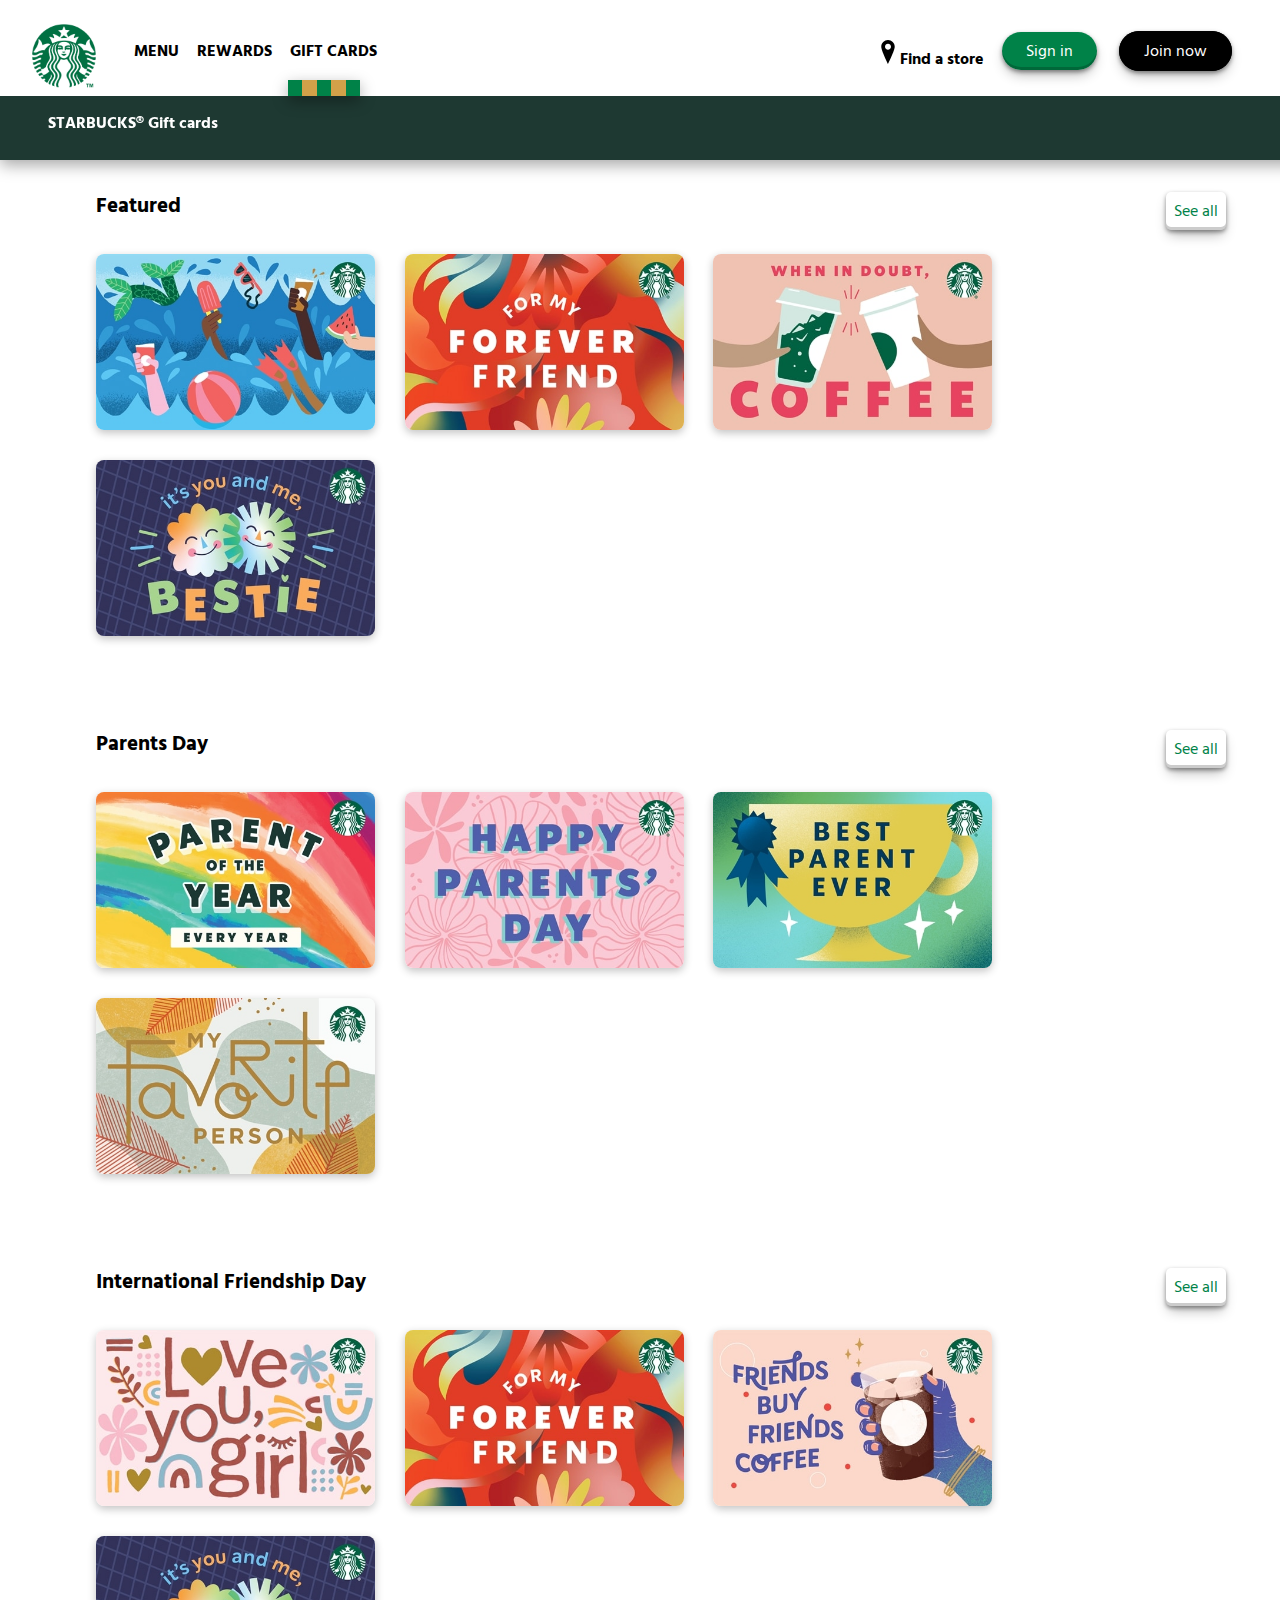
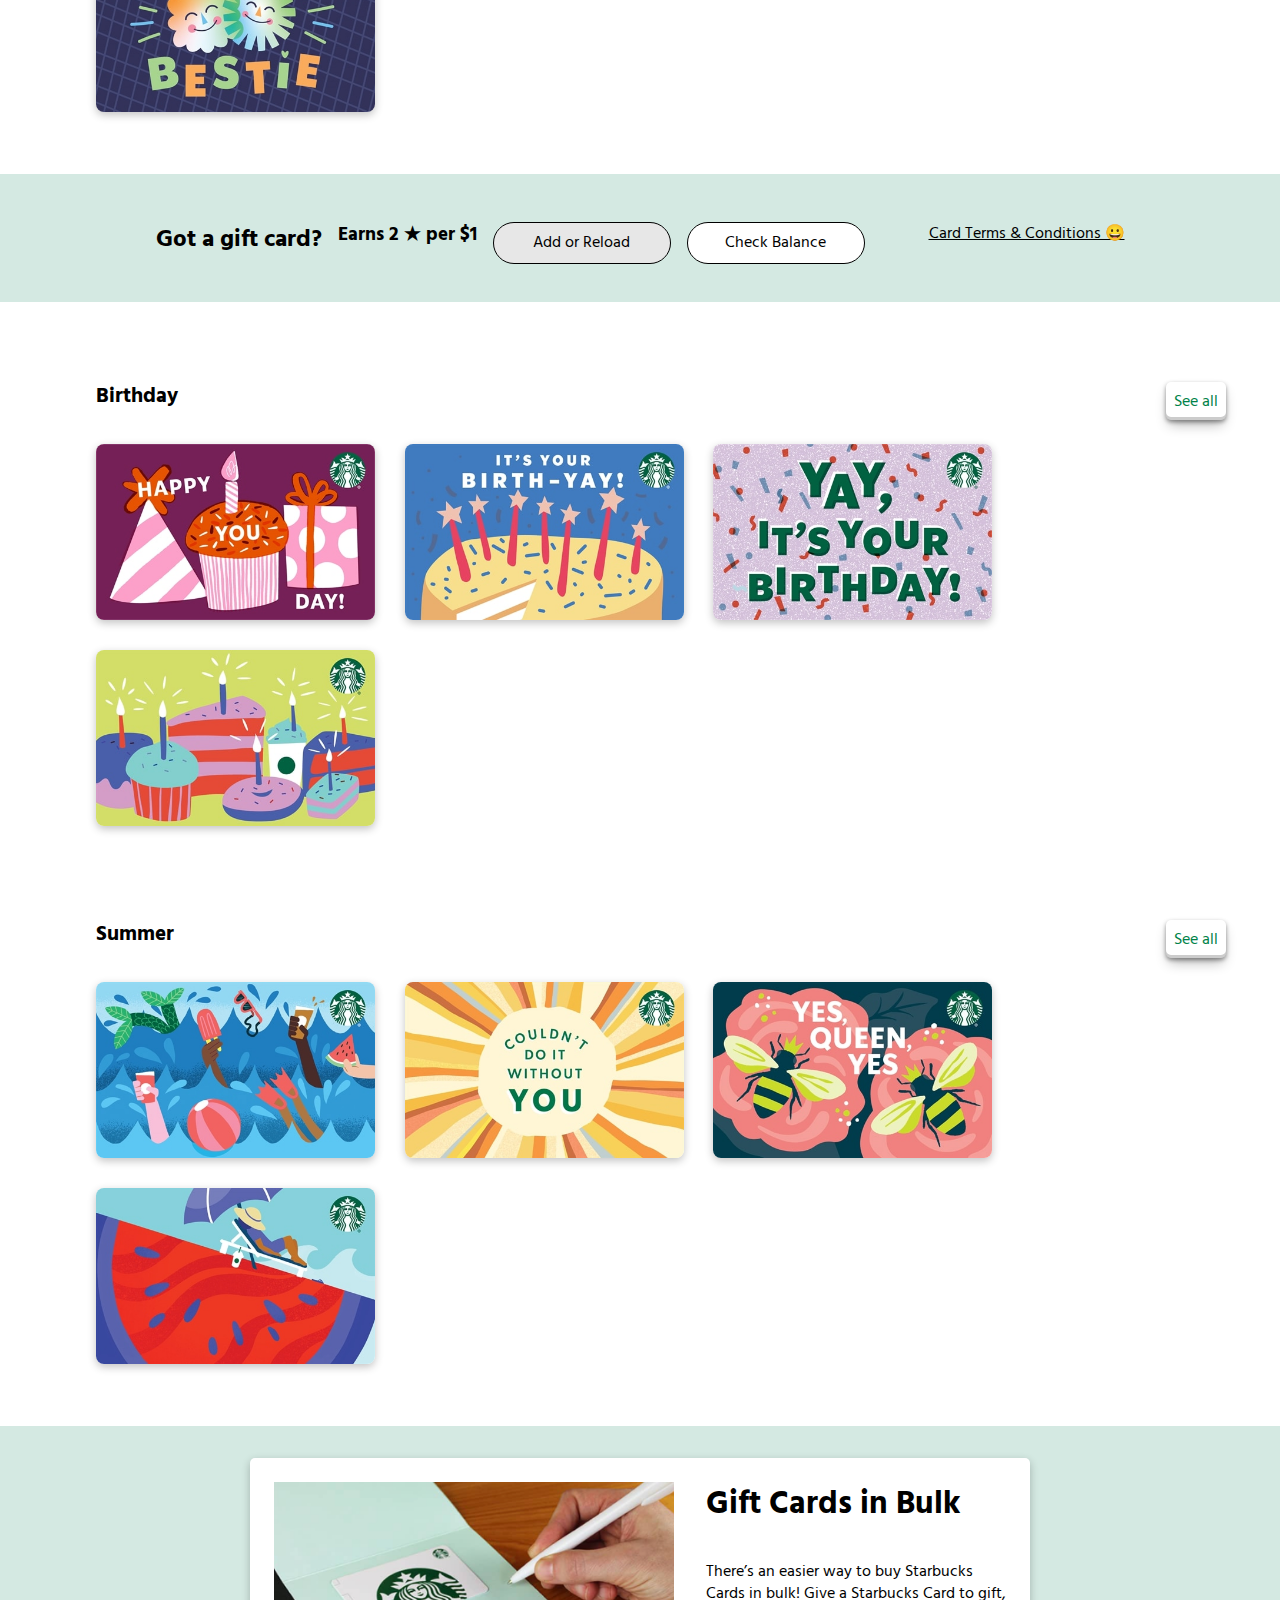
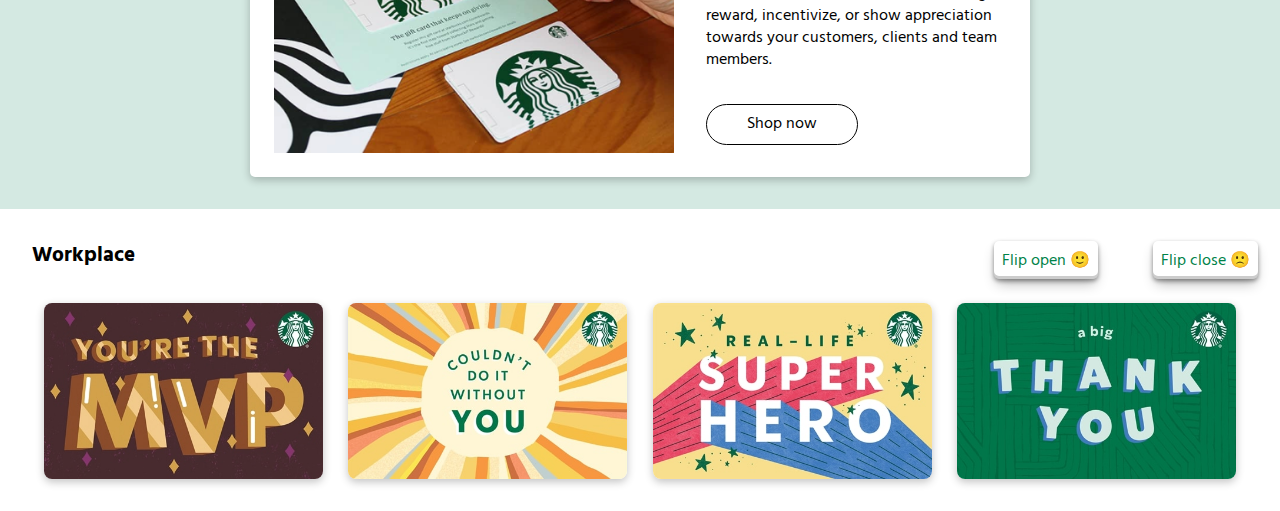
==== html/gift.html @ 5e08e9ca "Add files via upload" ====
<!DOCTYPE html>
<html lang="en">
<head>
    <meta charset="UTF-8">
    <meta name="viewport" content="width=device-width, initial-scale=1.0">
    <link rel="stylesheet" href="../style.css">
        <link rel="preconnect" href="https://fonts.googleapis.com"> 
        <link rel="preconnect" href="https://fonts.gstatic.com" crossorigin> 
        <link href="https://fonts.googleapis.com/css2?family=Hind+Madurai&display=swap" rel="stylesheet">

    <title>GIFT</title>
</head>
<body>
    <section class="navigation">

        <div class="navigation__hamburger">
            <input class ="navigation__hamburger--check" type="checkbox" id = "burger">
            <label class ="navigation__hamburger--label" for="burger">
                <span class="navigation__hamburger--label-1">&nbsp;</span>
                <span class="navigation__hamburger--label-2">&nbsp;</span>
                <span class="navigation__hamburger--label-3">&nbsp;</span>
            </label>
            <div class="navigation__background">&nbsp;</div>

            <div class="cont">

                <div class="bcontent">
                    <a href="menu.html" class="bcontent__txt1">Menu &#8594;</a>
                    <a href="../index.html" class="bcontent__txt2">Rewards &#8594;</a>
                    <a href="gift.html" class="bcontent__txt3">Gift Cards &#8594;</a>
    
                    <li class="bcontent__btn1"><a href="#" class="ham-link"><img src="../images/noun-project-462.svg" alt="" class="ham-link--img">Find a store</a></li>
                    <li class="bcontent__btn2"><a href="#" class="ham-link">Sign in</a></li>
                    <li class="bcontent__btn3"><a href="#" class="ham-link">Join now</a></li>
                </div>
            </div>
        </div>



    <ul class="nav">
        <img src="../images/logo.png" alt="" class="nav__img">
        <li class="nav__list "><a href="../html/menu.html" class="nav__link">MENU</a></li>
        <li class="nav__list"><a href="../index.html" class="nav__link rewards-ani">REWARDS</a></li>
        <li class="nav__list nav__list--gift" ><a href="../html/gift.html" class="nav__link">GIFT CARDS</a></li>

<div class="nav__right">
        <li class="nav__list"><a href="#" class="nav__link nav__link--location"><img src="../images/noun-project-462.svg" alt="" class="nav__link--img">Find a store</a></li>
        <li class="nav__list"><a href="#landing-popup" class="nav__link--sign">Sign in</a></li>
        <li class="nav__list"><a href="#landing-popup" class="nav__link--join">Join now</a></li>
    </div>
    </ul>

    </section>
    <span class="rewards">STARBUCKS® Gift cards <a href="#landing-popup" class="rewards__join">Join the app</a></li></span>
   
    <section class="gifts" id="gifts">
     
        <div class="gcontainer2">
            <div class="gcontainer2__item2">
                <div class="gcontainer2__item2--txtt">
                        <h5 class="gcontainer2__item2--title">Featured</h5>
                      <a href="#popup2" class="gcontainer2__item2--see">See all</a>
                </div>
               <img src="../images/gift7.jpg" alt="" class="gcontainer2__item2-img2">
               <img src="../images/gift2.jpg" alt="" class="gcontainer2__item2-img2">
               <img src="../images/work11.jpg" alt="" class="gcontainer2__item2-img2">
               <img src="../images/gift9.jpg" alt="" class="gcontainer2__item2-img2">

            </div>
        </div>



        <div class="gcontainer2">
            <div class="gcontainer2__item2">

                <div class="gcontainer2__item2--txtt">
                    <h5 class="gcontainer2__item2--title">Parents Day</h5>
                <a href="#popup3" class="gcontainer2__item2--see">See all</a>

                </div>
               <img src="../images/gift13.jpg" alt="" class="gcontainer2__item2-img2">
               <img src="../images/gift8.jpg" alt="" class="gcontainer2__item2-img2">
               <img src="../images/gift3.jpg" alt="" class="gcontainer2__item2-img2">
               <img src="../images/gift1.jpg" alt="" class="gcontainer2__item2-img2">

            </div>
        </div>

        
               

        <div class="gcontainer2">
            <div class="gcontainer2__item2">
                <div class="gcontainer2__item2--txtt">
                    <h5 class="gcontainer2__item2--title">International Friendship Day</h5>
                    <a href="#popup" class="gcontainer2__item2--see">See all</a>
                </div>

               <img src="../images/work6.jpg" alt="" class="gcontainer2__item2-img2">
               <img src="../images/gift2.jpg" alt="" class="gcontainer2__item2-img2">
               <img src="../images/gift4.jpg" alt="" class="gcontainer2__item2-img2">
               <img src="../images/gift9.jpg" alt="" class="gcontainer2__item2-img2">

            </div>
        </div>
        <div class="got">
            <div class="got__content">
                <h2 class="got__content--big">Got a gift card?</h2>
                <h3 class class="got__content--small">Earns 2 ★ per $1</h3>
                <a href="#popup" class="got__content--btn1">Add or Reload</a>
                <a href="#popup" class="got__content--btn2">Check Balance</a>
              <a href="#" class="got__content--terms">Card Terms & Conditions 	&#128512</a>

            </div>
        </div>

        <div class="gcontainer2">
            <div class="gcontainer2__item2">
                <div class="gcontainer2__item2--txtt">
                    <h5 class="gcontainer2__item2--title">Birthday</h5>
                       <a href="#popup4" class="gcontainer2__item2--see">See all</a>
    
                </div>
                
               <img src="../images/gift12.jpg" alt="" class="gcontainer2__item2-img2">
               <img src="../images/gift11.jpg" alt="" class="gcontainer2__item2-img2">
               <img src="../images/gift10.jpg" alt="" class="gcontainer2__item2-img2">
               <img src="../images/gift6.jpg" alt="" class="gcontainer2__item2-img2">

            </div>
        </div>

        <div class="gcontainer2">
            <div class="gcontainer2__item2">
                <div class="gcontainer2__item2--txtt">
                        <h5 class="gcontainer2__item2--title">Summer</h5>
                        <a href="#popup5" class="gcontainer2__item2--see">See all</a>

                </div>
               <img src="../images/gift7.jpg" alt="" class="gcontainer2__item2-img2">
               <img src="../images/work10.jpg" alt="" class="gcontainer2__item2-img2">
               <img src="../images/work8.jpg" alt="" class="gcontainer2__item2-img2">
               <img src="../images/work12.jpg" alt="" class="gcontainer2__item2-img2">

            </div>
        </div>

<div class="bulk">
    <div class="bulk__item">
        <img src="../images/gift-img.png" alt="" class="bulk__item--img">
        <h4 class="bulk__item--title">Gift Cards in Bulk</h4>
        <p class="bulk__item--para">There’s an easier way to buy Starbucks Cards in bulk! Give a Starbucks Card to gift, reward, incentivize, or show appreciation towards your customers, clients and team members.</p>
        <a href="#" class="bulk__item--btn">Shop now</a>
    </div>
</div>

    <!--------------Fliping cards------------------------------------------------------------------------------->

<div class="gcontainer2__item2--txtt">
    <h5 class="gcontainer2__item2--title parents-title">Workplace</h5>
   <a href="#cards-vis--two" class="gcontainer2__item2--see">Flip close &#128577;</a>
   <a href="#cards-vis--one" class="gcontainer2__item2--all">Flip open &#128578;</a>

</div>


<div class="cards-vis" id="cards-vis">
   
<div class="cards-vis--one">
        <img src="../images/work1.jpg" alt="" class="gcontainer2__item2-img2">
        <img src="../images/work2.jpg" alt="" class="gcontainer2__item2-img2">
        <img src="../images/work3.jpg" alt="" class="gcontainer2__item2-img2">
        <img src="../images/work4.jpg" alt="" class="gcontainer2__item2-img2">
    </div>

        <div class="cards-vis--two" id="cards-vis--two">
            <img src="../images/work5.jpg" alt="" class="gcontainer2__item2-img2">
            <img src="../images/work6.jpg" alt="" class="gcontainer2__item2-img2">
            <img src="../images/g7.jpg" alt="" class="gcontainer2__item2-img2">
            <img src="../images/g8.jpg" alt="" class="gcontainer2__item2-img2">
        </div>
  

</div>
    </section>

    <!--------------popups------------------------------------------------------------------------------->
<div class="popup" id="popup">
    <div class="popup__conent">
        <h1>Bestie Day</h1>
        <a href="#gifts">Exit</a>

        <div class="popup__imgs">
            <img src="../images/gift12.jpg" alt="" class="gcontainer2__item2-img2">
            <img src="../images/gift10.jpg" alt="" class="gcontainer2__item2-img2">
            <img src="../images/g7.jpg" alt="" class="gcontainer2__item2-img2">
            <img src="../images/g8.jpg" alt="" class="gcontainer2__item2-img2">
        </div>
       
    </div>
</div>


<div class="popup2" id="popup2">
    <div class="popup2__conent">
        <h1>Featured </h1>
            <a href="#gifts">Exit</a>

        <div class="popup2__imgs">
            <img src="../images/g5.jpg" alt="" class="gcontainer2__item2-img2">
            <img src="../images/g6.jpg" alt="" class="gcontainer2__item2-img2">
            <img src="../images/g7.jpg" alt="" class="gcontainer2__item2-img2">
            <img src="../images/g8.jpg" alt="" class="gcontainer2__item2-img2">
        </div>
       
    </div>
</div>


<div class="popup3" id="popup3">
    <div class="popup3__conent">
        <h1>Parents Day </h1>
        <a href="#gifts">Exit</a>

        <div class="popup3__imgs">
            <img src="../images/work1.jpg" alt="" class="gcontainer2__item2-img2">
            <img src="../images/g1.jpg" alt="" class="gcontainer2__item2-img2">
            <img src="../images/g2.jpg" alt="" class="gcontainer2__item2-img2">
            <img src="../images/g4.jpg" alt="" class="gcontainer2__item2-img2">
        </div>
       
    </div>
</div>


<div class="popup4" id="popup4">
    <div class="popup3__conent">
        <h1>Birthday </h1>
        <a href="#gifts">Exit</a>

        <div class="popup3__imgs">
            <img src="../images/gift1.jpg" alt="" class="gcontainer2__item2-img2">
            <img src="../images/gift5.jpg" alt="" class="gcontainer2__item2-img2">
            <img src="../images/gift6.jpg" alt="" class="gcontainer2__item2-img2">
            <img src="../images/g8.jpg" alt="" class="gcontainer2__item2-img2">
        </div>
       
    </div>
</div>


<div class="popup5" id="popup5">
    <div class="popup3__conent">
        <h1>Summer</h1>
        <a href="#gifts">Exit</a>

        <div class="popup3__imgs">
            <img src="../images/g1.jpg" alt="" class="gcontainer2__item2-img2">
            <img src="../images/g2.jpg" alt="" class="gcontainer2__item2-img2">
            <img src="../images/g3.jpg" alt="" class="gcontainer2__item2-img2">
            <img src="../images/g4.jpg" alt="" class="gcontainer2__item2-img2">
        </div>
       
    </div>
</div>


<div class="landing-popup" id="landing-popup">
    <div class="landing-popup--content">
        <a href="#landing__content" class="landing-popup--close">Exit <span>&#9749;</span></a>

        <div class="landing-popup--content-text">

            <h2 class="landing-popup--content-text--title">Sign Up and Join Now</h2>
            <h5 class="landing-popup--content-text--title">* indicates required field</h5>
            <input type="text" class="landing-popup--content-text--input" placeholder="* Username or email">
            <input type="text" class="landing-popup--content-text--input" placeholder="* Password">
            <a href="#" class="landing-popup--content-text--btn">Sign up/ Join</a>
        </div>
    

    </div>
</div>
</body>
</html>
---- style.css ----
* {
  font-family: 'Hind Madurai', sans-serif;
  margin: 0;
  padding: 0; }

html, body {
  max-width: 100%;
  overflow-x: hidden; }

:root {
  --very-light-brown:  #f3f1e7;
  --white: #ffffff;
  --black: #000000;
  --off-white:rgb(231, 231, 231);
  --starbucks-green: #008248;
  --light-green: #d4e9e2;
  --super-light-green: #f1f8f6; }

@keyframes fadein {
  0% {
    opacity: 0; }
  20% {
    opacity: 0.2; }
  40% {
    opacity: 0.4; }
  60% {
    opacity: 0.6; }
  80% {
    opacity: 0.8; }
  100% {
    opacity: 1; } }

body {
  animation-name: fadein;
  animation-duration: 2s; }

.grid {
  display: grid;
  grid-template-columns: 200px repeat(auto-fit, minmax(100px, 1fr));
  grid-template-rows: repeat(5, 200px);
  margin-top: 10rem;
  margin-left: 5rem;
  margin-right: 5rem;
  grid-column-gap: 1rem;
  height: 100vh; }
  @media only screen and (max-width: 60.9375em) {
    .grid {
      grid-template-columns: 1fr;
      grid-template-rows: repeat(2, minmax(min-content, max-content));
      margin-left: 0rem;
      margin-right: 1rem; } }
  .grid__sidebar {
    display: grid;
    grid-template-rows: repeat(5, minmax(min-content, max-content));
    grid-template-columns: 200px;
    grid-row-gap: 2rem;
    margin-top: 5rem; }
    @media only screen and (max-width: 60.9375em) {
      .grid__sidebar {
        grid-row: 2;
        grid-template-columns: 200px 200px;
        background-color: #d4e9e2;
        padding-left: 1rem;
        padding-top: 1.4rem; } }
    .grid__sidebar-list1 {
      list-style: none;
      color: gray;
      line-height: 3rem; }
      .grid__sidebar-list1 li {
        cursor: pointer;
        transition: all .6s; }
        .grid__sidebar-list1 li:hover {
          transform: translateY(-7px);
          color: var(--starbucks-green); }
      @media only screen and (max-width: 60.9375em) {
        .grid__sidebar-list1 {
          line-height: 2.3rem; } }
      @media only screen and (max-width: 360px) {
        .grid__sidebar-list1 {
          font-size: 0.7rem; } }
    .grid__sidebar-drinks {
      grid-row: 1; }
    .grid__sidebar-food {
      grid-row: 2; }
      @media only screen and (max-width: 60.9375em) {
        .grid__sidebar-food {
          grid-row: 1; } }
    .grid__sidebar-cofee {
      grid-row: 3; }
      @media only screen and (max-width: 60.9375em) {
        .grid__sidebar-cofee {
          grid-row: 2; } }
    .grid__sidebar-mech {
      grid-row: 4; }
      @media only screen and (max-width: 60.9375em) {
        .grid__sidebar-mech {
          grid-row: 2; } }
    .grid__sidebar-gifts {
      grid-row: 5; }
      @media only screen and (max-width: 60.9375em) {
        .grid__sidebar-gifts {
          grid-row: 3; } }
    @media only screen and (max-width: 360px) {
      .grid__sidebar-title {
        font-size: 1rem; } }
  .grid__menu {
    display: grid;
    grid-template-columns: repeat(auto-fit, minmax(300px, 1fr));
    grid-row-gap: 2rem; }
    @media only screen and (max-width: 320px) {
      .grid__menu {
        margin-right: 4rem; } }
    .grid__menu:last-child {
      margin-bottom: 2rem; }
    .grid__menu--item {
      display: grid;
      grid-template-columns: max-content min-content;
      justify-content: center;
      justify-items: center;
      align-content: center;
      grid-column-gap: 1rem;
      position: relative; }
      @media only screen and (max-width: 620px) {
        .grid__menu--item {
          grid-template-columns: max-content;
          grid-template-rows: max-content max-content;
          grid-row-gap: 1.2rem; } }
      .grid__menu--item-img {
        width: 8rem;
        height: 8rem;
        border-radius: 50%;
        border: 9px solid var(--starbucks-green);
        box-shadow: rgba(0, 0, 0, 0.24) 0px 3px 8px; }
        .grid__menu--item-img:hover {
          animation-name: stroke-draw;
          animation-duration: 1s;
          border: 9px dashed #008248; }
        @media only screen and (max-width: 37.5em) {
          .grid__menu--item-img {
            border: 6px solid var(--starbucks-green);
            box-shadow: rgba(0, 0, 0, 0.15) 1.95px 1.95px 2.6px; } }
      .grid__menu--item-txt {
        font-size: 1.1rem;
        display: grid;
        justify-content: center;
        font-weight: 700;
        align-content: center; }
        @media only screen and (max-width: 620px) {
          .grid__menu--item-txt {
            font-size: 1.8rem; } }

.menuu__title {
  font-size: 1.6rem;
  font-weight: 700;
  border-bottom: 1px solid #dadada;
  margin-bottom: 1.5rem;
  margin-top: 1.4rem;
  margin-top: 5rem; }
  @media only screen and (max-width: 60.9375em) {
    .menuu__title {
      margin-left: 1rem; } }

.menu-bar {
  position: fixed;
  background-color: #d4e9e2;
  top: 9rem;
  z-index: 20;
  width: 100vw;
  height: 2rem;
  display: block;
  padding-top: 0.5rem;
  padding-left: 1.2rem;
  box-shadow: rgba(0, 0, 0, 0.24) 0px 3px 8px; }
  @media only screen and (max-width: 430px) {
    .menu-bar {
      top: 11.5rem; } }
  .menu-bar a {
    text-decoration: none;
    color: #008248;
    margin-left: 1.4rem;
    transition: all .6s; }
    @media only screen and (max-width: 360px) {
      .menu-bar a {
        font-size: 0.8rem; } }
    .menu-bar a:first-child {
      text-decoration: underline; }

@keyframes stroke-draw {
  from {
    transform: rotate(0deg); }
  to {
    transform: rotate(360deg); } }

.navigation {
  height: 6rem;
  background-color: white;
  position: fixed;
  width: 100vw;
  z-index: 100; }
  .navigation__background {
    width: 4rem;
    height: 2rem;
    transition: all .3s;
    background-color: white;
    display: block;
    position: absolute;
    z-index: -22;
    top: 0.7rem;
    padding-left: 0.5rem;
    right: -1rem; }
  .navigation__hamburger {
    position: absolute;
    top: 3rem;
    right: 2rem;
    opacity: 0;
    display: none;
    cursor: pointer; }
    @media only screen and (max-width: 50.625em) {
      .navigation__hamburger {
        opacity: 1;
        display: block; } }
    @media only screen and (max-width: 420px) {
      .navigation__hamburger {
        opacity: 0;
        display: none; } }
    .navigation__hamburger--check {
      opacity: 0;
      display: none; }
    .navigation__hamburger--label {
      position: relative;
      z-index: 2300; }
      .navigation__hamburger--label-1 {
        display: block;
        width: 2rem;
        height: 0.2rem;
        background-color: gray;
        border-radius: 55px;
        transition: all .8s;
        margin-bottom: 0.31rem; }
      .navigation__hamburger--label-2 {
        display: block;
        width: 2rem;
        height: 0.2rem;
        background-color: gray;
        border-radius: 55px;
        transition: all .8s;
        margin-bottom: 0.31rem; }
      .navigation__hamburger--label-3 {
        display: block;
        width: 2rem;
        height: 0.2rem;
        background-color: gray;
        border-radius: 55px;
        transition: all .8s; }

.nav {
  display: block;
  list-style: none; }
  @media only screen and (max-width: 360px) {
    .nav {
      margin-left: 3rem; } }
  .nav__right {
    float: right; }
    @media only screen and (max-width: 50.625em) {
      .nav__right {
        opacity: 0;
        display: none; } }
  .nav__img {
    width: 4rem;
    height: 4rem;
    float: left;
    margin-left: 2rem;
    margin-right: 2rem;
    margin-top: 1.5rem; }
    @media only screen and (max-width: 50.625em) {
      .nav__img {
        width: 3rem;
        height: 3rem; } }
    @media only screen and (max-width: 360px) {
      .nav__img {
        opacity: 0;
        display: none; } }
  .nav__list {
    float: left;
    margin-top: 2.5rem;
    margin-left: 0.4rem; }
    .nav__list--gift::before {
      content: " ";
      width: 4.5rem;
      height: 1rem;
      position: absolute;
      display: block;
      box-shadow: rgba(0, 0, 0, 0.35) 0px 5px 15px;
      top: 5rem;
      left: 18rem;
      background: linear-gradient(to right, #008248 20%, #d2a149 20%, #d2a149 40%, #008248 40%, #008248 60%, #d2a149 60%, #d2a149 80%, #008248 80%, #008248 100%); }
      @media only screen and (max-width: 800px) {
        .nav__list--gift::before {
          left: 17rem; } }
      @media only screen and (max-width: 360px) {
        .nav__list--gift::before {
          left: 13rem; } }
    .nav__list--men2::before {
      content: " ";
      box-shadow: rgba(0, 0, 0, 0.35) 0px 5px 15px;
      position: absolute;
      display: block;
      top: 5rem;
      left: 12.6rem;
      width: 4rem;
      height: 1rem;
      background: linear-gradient(to right, #008248 20%, #d2a149 20%, #d2a149 40%, #008248 40%, #008248 60%, #d2a149 60%, #d2a149 80%, #008248 80%, #008248 100%); }
      @media only screen and (max-width: 780px) {
        .nav__list--men2::before {
          left: 11.3rem; } }
      @media only screen and (max-width: 375px) {
        .nav__list--men2::before {
          left: 11rem; } }
      @media only screen and (max-width: 360px) {
        .nav__list--men2::before {
          left: 7.5rem; } }
    .nav__list--men::after {
      content: " ";
      width: 4rem;
      height: 1rem;
      position: absolute;
      box-shadow: rgba(0, 0, 0, 0.35) 0px 5px 15px;
      display: block;
      top: 5rem;
      left: 8rem;
      background: linear-gradient(to right, #008248 20%, #d2a149 20%, #d2a149 40%, #008248 40%, #008248 60%, #d2a149 60%, #d2a149 80%, #008248 80%, #008248 100%); }
      @media only screen and (max-width: 808px) {
        .nav__list--men::after {
          left: 7rem; } }
      @media only screen and (max-width: 360px) {
        .nav__list--men::after {
          left: 3rem; } }
  .nav__link {
    text-decoration: none;
    margin-right: 0.7rem;
    font-weight: 700;
    color: black;
    transition: all .7s; }
    .nav__link:hover {
      color: var(--starbucks-green); }
    .nav__link--sign {
      margin-right: 1rem;
      padding: 0.5rem 1.5rem;
      border-radius: 50px;
      text-decoration: none;
      transition: all .7s;
      color: black;
      box-shadow: rgba(0, 0, 0, 0.4) 0px 2px 4px, rgba(0, 0, 0, 0.3) 0px 7px 13px -3px, rgba(0, 0, 0, 0.2) 0px -3px 0px inset;
      background-color: var(--starbucks-green);
      color: white; }
      .nav__link--sign:hover {
        border: 1px solid #3e8d78; }
    .nav__link--join {
      padding: 0.5rem 1.5rem;
      border: 1px solid black;
      border-radius: 50px;
      text-decoration: none;
      color: white;
      background-color: #000000;
      margin-right: 3rem;
      transition: all .7s;
      box-shadow: rgba(0, 0, 0, 0.4) 0px 2px 4px, rgba(0, 0, 0, 0.3) 0px 7px 13px -3px, rgba(0, 0, 0, 0.2) 0px -3px 0px inset; }
      .nav__link--join:hover {
        border: 1px solid #3e8d78; }
    .nav__link--location {
      color: black; }
    .nav__link--img {
      width: 1.5rem;
      height: 1.5rem; }
      .nav__link--img:hover {
        filter: invert(27%) sepia(94%) saturate(1449%) hue-rotate(134deg) brightness(91%) contrast(101%); }

.rewards {
  background-color: #1e3932;
  width: 100vw;
  height: 3rem;
  position: fixed;
  top: 6rem;
  color: white;
  display: block;
  font-weight: 700;
  padding-left: 3rem;
  padding-top: 1rem;
  box-shadow: rgba(0, 0, 0, 0.35) 0px 5px 15px;
  z-index: 1;
  display: grid;
  grid-gap: 3rem;
  grid-template-columns: max-content 1fr max-content; }
  @media only screen and (max-width: 430px) {
    .rewards {
      height: 4rem;
      padding-bottom: 1rem;
      grid-template-columns: max-content;
      grid-template-rows: max-content max-content;
      grid-gap: 1rem; } }
  .rewards__join {
    opacity: 0;
    display: none;
    grid-column: 3;
    height: 2rem; }
    @media only screen and (max-width: 805px) {
      .rewards__join {
        opacity: 1;
        display: block;
        padding: 0.1rem 1rem;
        border-radius: 50px;
        text-decoration: none;
        color: white;
        background-color: #d2a149;
        margin-right: 3rem;
        transition: all .7s;
        margin-right: 5rem;
        margin-top: -0.5rem;
        box-shadow: rgba(0, 0, 0, 0.4) 0px 2px 4px, rgba(0, 0, 0, 0.3) 0px 7px 13px -3px, rgba(0, 0, 0, 0.2) 0px -3px 0px inset; } }
    @media only screen and (max-width: 430px) {
      .rewards__join {
        grid-row: 2;
        grid-column: 1; } }

.cont {
  position: absolute;
  right: 3rem;
  z-index: 100;
  opacity: 0;
  display: none; }

.bcontent {
  display: grid;
  grid-gap: 1.3rem;
  grid-template-columns: repeat(2, 150px);
  grid-template-rows: repeat(5, mimmax(min-content, max-content));
  padding-left: 3rem; }
  .bcontent__txt1 {
    grid-column: 1;
    grid-row: 1;
    font-size: 1.6rem;
    text-decoration: none; }
    @media only screen and (max-width: 410px) {
      .bcontent__txt1 {
        grid-column: 2;
        grid-row: 1; } }
  .bcontent__txt2 {
    grid-column: 1;
    grid-row: 2;
    font-size: 1.6rem;
    color: black;
    text-decoration: none; }
    @media only screen and (max-width: 410px) {
      .bcontent__txt2 {
        grid-column: 2;
        grid-row: 2; } }
  .bcontent__txt3 {
    grid-column: 1;
    grid-row: 3;
    font-size: 1.6rem;
    color: black;
    text-decoration: none; }
    @media only screen and (max-width: 410px) {
      .bcontent__txt3 {
        grid-column: 2;
        grid-row: 3; } }
  .bcontent__btn1 {
    list-style: none;
    padding: 0.5rem 1.5rem;
    border: 1px solid var(--black);
    border-radius: 50px;
    text-decoration: none;
    transition: all .5s;
    color: var(--black);
    text-align: center;
    text-decoration: none;
    background-color: var(--starbucks-green);
    grid-column: 1/ span 2;
    grid-row: 5; }
    @media only screen and (max-width: 410px) {
      .bcontent__btn1 {
        grid-column: 2;
        grid-row: 6; } }
    .bcontent__btn1 img {
      width: auto;
      height: 1rem; }
  .bcontent__btn2 {
    list-style: none;
    text-decoration: none;
    background-color: black;
    padding: 0.5rem 1.5rem;
    border: 1px solid var(--black);
    border-radius: 50px;
    text-decoration: none;
    transition: all .5s;
    color: var(--black);
    text-align: center;
    grid-column: 1;
    grid-row: 4;
    color: white; }
    @media only screen and (max-width: 410px) {
      .bcontent__btn2 {
        grid-column: 2;
        grid-row: 4; } }
  .bcontent__btn3 {
    list-style: none;
    text-decoration: none;
    background-color: black;
    border: 1px solid black;
    padding: 0.5rem 1.5rem;
    border: 1px solid var(--black);
    border-radius: 50px;
    text-decoration: none;
    transition: all .5s;
    color: var(--black);
    text-align: center;
    grid-column: 2;
    grid-row: 4; }
    @media only screen and (max-width: 410px) {
      .bcontent__btn3 {
        grid-column: 2;
        grid-row: 5; } }

.ham-link {
  text-decoration: none;
  color: white; }

.navigation__hamburger--check:checked ~ .navigation__background {
  transform: scale(30);
  position: relative;
  transform: scale(11, 60);
  z-index: 1; }

.navigation__hamburger--check:checked ~ .cont {
  opacity: 1;
  display: block; }

.navigation__hamburger--check:checked + .navigation__hamburger--label .navigation__hamburger--label-1 {
  opacity: 0; }

.navigation__hamburger--check:checked + .navigation__hamburger--label .navigation__hamburger--label-2 {
  transform: rotate(-45deg);
  position: absolute;
  top: 0; }

.navigation__hamburger--check:checked + .navigation__hamburger--label .navigation__hamburger--label-3 {
  transform: rotate(45deg);
  position: absolute;
  top: 0; }

.landing {
  background-color: #f3f1e7;
  position: relative;
  z-index: -2;
  height: 100vh; }
  @media only screen and (max-width: 59.375em) {
    .landing {
      height: 100vh;
      background: linear-gradient(to top, #008248 20%, #d2a149 20%, #d2a149 40%, #008248 40%, #008248 60%, #d2a149 60%, #d2a149 80%, #008248 80%, #008248 100%); } }
  @media only screen and (max-width: 40.625em) {
    .landing {
      height: 100vh;
      background: linear-gradient(to right, #008248 20%, #d2a149 20%, #d2a149 40%, #008248 40%, #008248 60%, #d2a149 60%, #d2a149 80%, #008248 80%, #008248 100%); } }
  .landing__backgrond {
    position: relative;
    z-index: -2;
    width: 100vw;
    height: 100vh;
    overflow-x: hidden; }
    @media only screen and (max-width: 59.375em) {
      .landing__backgrond {
        opacity: 0;
        display: none; } }
    @media only screen and (max-width: 40.625em) {
      .landing__backgrond {
        opacity: 0;
        display: none; } }
  .landing__content {
    position: absolute;
    top: 50%;
    left: 10%;
    display: grid;
    grid-row-gap: 1rem;
    transform: translate(-10%, -50%); }
    @media only screen and (max-width: 59.375em) {
      .landing__content {
        left: 20%;
        top: 60%; } }
    @media only screen and (max-width: 40.625em) {
      .landing__content {
        left: 20%;
        top: 60%; } }
    .landing__content--sub1 {
      font-size: 1.4rem; }
      @media only screen and (max-width: 59.375em) {
        .landing__content--sub1 {
          font-size: 1.3rem;
          color: white;
          text-align: center;
          text-shadow: 2px 2px  #004d2a; } }
    .landing__content--sub2 {
      font-size: 1.4rem; }
      @media only screen and (max-width: 59.375em) {
        .landing__content--sub2 {
          font-size: 1.3rem;
          color: white;
          text-align: center;
          text-shadow: 2px 2px  #004d2a; } }
    .landing__content--title {
      font-size: 3rem;
      width: 70%; }
      @media only screen and (max-width: 59.375em) {
        .landing__content--title {
          font-size: 3.6rem;
          color: white;
          width: 100%;
          text-align: center;
          text-shadow: 2px 2px  #004d2a; } }
      @media only screen and (max-width: 40.625em) {
        .landing__content--title {
          font-size: 2.3rem;
          color: white;
          width: 100%;
          text-align: center;
          text-shadow: 2px 2px  #004d2a; } }
    .landing__content--btn {
      padding: 0.7rem 1.2rem;
      border-radius: 50px;
      text-decoration: none;
      transition: all .7s;
      color: white;
      background-color: var(--starbucks-green);
      width: 25%;
      font-size: 1.3rem;
      text-align: center;
      box-shadow: rgba(0, 0, 0, 0.4) 0px 2px 4px, rgba(0, 0, 0, 0.3) 0px 7px 13px -3px, rgba(0, 0, 0, 0.2) 0px -3px 0px inset; }
      .landing__content--btn:hover {
        color: black; }
      @media only screen and (max-width: 59.375em) {
        .landing__content--btn {
          margin: 0 auto;
          width: 60%;
          background-color: #ffffff;
          box-shadow: rgba(0, 0, 0, 0.35) 0px 5px 15px;
          color: var(--starbucks-green);
          box-shadow: rgba(0, 0, 0, 0.4) 0px 2px 4px, rgba(0, 0, 0, 0.3) 0px 7px 13px -3px, rgba(0, 0, 0, 0.2) 0px -3px 0px inset; } }

.landing-popup {
  width: 100vw;
  height: 100vh;
  position: fixed;
  background-color: rgba(0, 0, 0, 0.8);
  opacity: 0;
  visibility: hidden;
  z-index: 10000;
  top: 0;
  left: 0;
  transition: all .7s; }
  .landing-popup:target {
    opacity: 1;
    visibility: visible; }
  .landing-popup--close {
    font-size: 1.3rem;
    text-decoration: none;
    color: white;
    padding: 0.5rem 1rem;
    background-color: var(--starbucks-green);
    border-radius: 5px;
    box-shadow: rgba(0, 0, 0, 0.4) 0px 2px 4px, rgba(0, 0, 0, 0.3) 0px 7px 13px -3px, rgba(0, 0, 0, 0.2) 0px -3px 0px inset; }
    .landing-popup--close span {
      font-size: 2rem; }
  .landing-popup--content {
    width: 70%;
    height: 50%;
    display: block;
    position: absolute;
    top: 50%;
    border-radius: 5px;
    left: 50%;
    transform: translate(-50%, -50%);
    background-color: white;
    padding: 1rem; }
    .landing-popup--content-text {
      justify-content: center;
      justify-items: center;
      align-content: center;
      display: grid;
      grid-template-columns: max-content;
      grid-row-gap: 1rem;
      position: relative;
      color: #aaaaaa;
      margin-top: 1.7rem; }
      .landing-popup--content-text--input {
        width: 25rem;
        height: 2.8rem;
        border-radius: 5px;
        border: none;
        background-color: #e9e9e9;
        padding-left: 1rem;
        box-shadow: rgba(0, 0, 0, 0.18) 0px 2px 4px;
        color: #004d2a;
        font-size: 1rem; }
        @media only screen and (max-width: 43.75em) {
          .landing-popup--content-text--input {
            width: 20rem; } }
        @media only screen and (max-width: 37.5em) {
          .landing-popup--content-text--input {
            width: 15rem; } }
        @media only screen and (max-width: 360px) {
          .landing-popup--content-text--input {
            width: 13rem; } }
      .landing-popup--content-text--btn {
        text-decoration: none;
        color: white;
        padding: 0.5rem 1rem;
        background-color: var(--starbucks-green);
        border-radius: 50px;
        box-shadow: rgba(0, 0, 0, 0.07) 0px 1px 2px, rgba(0, 0, 0, 0.07) 0px 2px 4px, rgba(0, 0, 0, 0.07) 0px 4px 8px, rgba(0, 0, 0, 0.07) 0px 8px 16px, rgba(0, 0, 0, 0.07) 0px 16px 32px, rgba(0, 0, 0, 0.07) 0px 32px 64px; }

.cards {
  position: relative;
  top: 25rem;
  background-color: var(--very-light-brown);
  height: 105vh;
  padding-bottom: 2rem;
  padding-top: 1.5rem; }
  @media only screen and (max-width: 92.375em) {
    .cards {
      margin-bottom: 2rem;
      height: 100%; } }
  @media only screen and (max-width: 40.625em) {
    .cards {
      margin-bottom: 5rem;
      height: 100%; } }
  .cards__title {
    text-align: center;
    font-size: 2rem; }
    @media only screen and (max-width: 20em) {
      .cards__title {
        font-size: 1.5rem; } }
  .cards__para {
    text-align: center;
    font-size: 1rem;
    margin-bottom: 1.6rem; }
  .cards__container {
    display: grid;
    grid-template-columns: repeat(auto-fit, minmax(450px, 1fr));
    margin-left: 4rem;
    margin-right: 4rem;
    grid-row-gap: 2rem; }
    @media only screen and (max-width: 92.375em) {
      .cards__container {
        grid-template-columns: 1fr; } }
    @media only screen and (max-width: 40.625em) {
      .cards__container {
        margin-left: 0.5rem;
        margin-right: 0.5rem; } }
    .cards__container--item {
      display: grid;
      grid-template-columns: repeat(2, minmax(min-content, max-content));
      grid-column-gap: 1rem; }
      .cards__container--item-text {
        display: grid;
        grid-template-columns: repeat(2, minmax(min-content, max-content));
        grid-column-gap: 1rem; }
        @media only screen and (max-width: 25em) {
          .cards__container--item-text {
            grid-template-rows: repeat(2, minmax(min-content, max-content));
            grid-template-columns: 1fr; } }
        .cards__container--item-text-txt {
          font-size: 1.5rem; }
          @media only screen and (max-width: 25em) {
            .cards__container--item-text-txt {
              font-size: 1.1rem; } }
          .cards__container--item-text-txt:last-child {
            color: var(--starbucks-green); }
        @media only screen and (max-width: 92.375em) {
          .cards__container--item-text {
            background-color: var(--white);
            border-radius: 5px;
            padding: 1.5rem;
            box-shadow: rgba(0, 0, 0, 0.4) 0px 2px 4px, rgba(0, 0, 0, 0.3) 0px 7px 13px -3px, rgba(0, 0, 0, 0.2) 0px -3px 0px inset; } }
      .cards__container--item-img {
        width: 7rem;
        height: auto; }
        @media only screen and (max-width: 25em) {
          .cards__container--item-img {
            width: 6rem;
            height: auto; } }
      .cards__container--item-txt {
        font-size: 1.5rem; }
        @media only screen and (max-width: 25em) {
          .cards__container--item-txt {
            font-size: 1rem; } }

.start {
  margin-top: 3rem;
  display: grid;
  grid-template-columns: repeat(auto-fit, minmax(200px, 1fr));
  margin-left: 5rem;
  margin-right: 5rem;
  grid-gap: 3rem;
  margin-bottom: 2rem;
  justify-content: center;
  justify-items: center;
  align-content: center; }
  .start__title {
    text-align: center;
    font-size: 2rem;
    margin-top: 5rem; }
    @media only screen and (max-width: 320px) {
      .start__title {
        font-size: 1.7rem; } }
  .start__bio {
    text-align: center;
    font-size: 1.2rem; }
  .start__grid {
    grid-gap: 1rem;
    display: grid;
    grid-template-rows: repeat(3, auto-fit); }
    .start__grid--img {
      width: 3rem;
      height: 3rem;
      margin: 0 auto; }
    .start__grid--title {
      font-size: 1.3rem;
      margin: 0 auto;
      text-align: center; }
    .start__grid--para {
      font-size: 1.2rem;
      text-align: center; }

.tab1-content {
  opacity: 0;
  display: none;
  transition: all .5s; }

.check2:checked + .tab1-content {
  opacity: 1;
  display: grid; }

.check3:checked + .tab1-content {
  opacity: 1;
  display: grid; }

.check4:checked + .tab1-content {
  opacity: 1;
  display: grid; }

.check5:checked + .tab1-content {
  opacity: 1;
  display: grid; }

.tab1-content,
.tab1-content1 {
  background-color: var(--light-green);
  position: absolute;
  width: 100vw;
  height: 21rem;
  display: grid;
  grid-template-columns: max-content 500px;
  grid-template-rows: repeat(2, max-content);
  padding-top: 1.5rem;
  justify-content: center;
  justify-items: center;
  align-content: center;
  z-index: -11; }
  @media only screen and (max-width: 61.25em) {
    .tab1-content,
    .tab1-content1 {
      height: 23rem; } }
  @media only screen and (max-width: 59.375em) {
    .tab1-content,
    .tab1-content1 {
      height: 25rem; } }
  @media only screen and (max-width: 43.75em) {
    .tab1-content,
    .tab1-content1 {
      height: 27rem; } }
  @media only screen and (max-width: 37.5em) {
    .tab1-content,
    .tab1-content1 {
      height: 29rem; } }
  .tab1-content--image, .tab1-content--image1,
  .tab1-content1--image,
  .tab1-content1--image1 {
    grid-row: 2;
    grid-column: 1;
    width: 22rem;
    height: auto; }
    @media only screen and (max-width: 61.25em) {
      .tab1-content--image, .tab1-content--image1,
      .tab1-content1--image,
      .tab1-content1--image1 {
        grid-row: 3;
        grid-column: 2;
        width: auto;
        height: 12rem; } }
    @media only screen and (max-width: 20em) {
      .tab1-content--image, .tab1-content--image1,
      .tab1-content1--image,
      .tab1-content1--image1 {
        width: auto;
        height: 10rem; } }
  .tab1-content--title, .tab1-content--title1,
  .tab1-content1--title,
  .tab1-content1--title1 {
    grid-row: 1;
    grid-column: 2;
    font-size: 1.6rem;
    margin-top: 2rem; }
    @media only screen and (max-width: 61.25em) {
      .tab1-content--title, .tab1-content--title1,
      .tab1-content1--title,
      .tab1-content1--title1 {
        font-size: 1.4rem;
        width: 80%;
        text-align: center; } }
    @media only screen and (max-width: 20em) {
      .tab1-content--title, .tab1-content--title1,
      .tab1-content1--title,
      .tab1-content1--title1 {
        font-size: 1rem; } }
  .tab1-content--para, .tab1-content--para1,
  .tab1-content1--para,
  .tab1-content1--para1 {
    grid-column: 2;
    width: 60%;
    margin-top: 1rem;
    grid-row: 2;
    font-size: 1.5rem;
    line-height: 2rem; }
    @media only screen and (max-width: 61.25em) {
      .tab1-content--para, .tab1-content--para1,
      .tab1-content1--para,
      .tab1-content1--para1 {
        font-size: 1.3rem; } }
    @media only screen and (max-width: 20em) {
      .tab1-content--para, .tab1-content--para1,
      .tab1-content1--para,
      .tab1-content1--para1 {
        font-size: 1.1rem; } }

.favorites {
  margin-bottom: 3rem; }
  .favorites__tabs {
    background-color: var(--super-light-green);
    width: 100vw;
    transition: all .5s;
    position: relative;
    box-shadow: 0px 5px 10px -5px rgba(0, 0, 0, 0.24); }
  .favorites__title {
    text-align: center;
    height: 6rem;
    padding-top: 2.5rem;
    background-color: var(--super-light-green); }
    @media only screen and (max-width: 320px) {
      .favorites__title {
        font-size: 1.3rem;
        padding-left: 1.3rem;
        padding-right: 1.3rem; } }
  .favorites__label {
    font-size: 1.8rem;
    position: relative;
    left: 35%;
    right: 50%;
    transform: translate(-35%, -50%);
    display: inline;
    margin-right: 1rem;
    cursor: pointer; }
    .favorites__label:active::after {
      content: " ";
      display: inline-block;
      width: 3rem;
      height: 0.3rem;
      background-color: #008248;
      position: absolute;
      top: 2.1rem;
      right: 1rem; }
    .favorites__label:hover {
      color: var(--starbucks-green); }
    @media only screen and (max-width: 820px) {
      .favorites__label {
        left: 25%; } }
    @media only screen and (max-width: 730px) {
      .favorites__label {
        left: 30%; } }
    @media only screen and (max-width: 700px) {
      .favorites__label {
        left: 25%; } }
    @media only screen and (max-width: 37.5em) {
      .favorites__label {
        left: 13%;
        font-size: 1.4rem; } }
    @media only screen and (max-width: 420px) {
      .favorites__label {
        left: 10%;
        font-size: 1.4rem; } }
    @media only screen and (max-width: 375px) {
      .favorites__label {
        left: 5%;
        font-size: 1.4rem; } }
    @media only screen and (max-width: 20em) {
      .favorites__label {
        font-size: 1rem; } }
    .favorites__label span {
      color: var(--starbucks-green);
      font-size: 1.1rem; }

[class^="check"] {
  opacity: 0;
  display: none; }

.codes {
  position: relative;
  top: 30rem;
  margin: 0 auto;
  height: 20rem;
  width: auto; }
  .codes__title {
    text-align: center;
    font-size: 3rem; }
  .codes__sub {
    text-align: center; }
  .codes__content {
    display: grid;
    grid-template-rows: repeat(3, min-content);
    position: relative;
    grid-template-columns: 40rem;
    justify-content: center;
    justify-items: center;
    align-content: center;
    grid-row-gap: 1rem; }
    .codes__content--input {
      margin: 0 auto;
      height: 3rem;
      width: 40rem;
      border: 1px solid var(--black);
      border-radius: 5px;
      margin-top: 3rem;
      position: relative;
      font-size: 1.4rem;
      padding-left: 1.2rem; }
      @media only screen and (max-width: 46.875em) {
        .codes__content--input {
          width: 30rem; } }
      @media only screen and (max-width: 40.625em) {
        .codes__content--input {
          width: 27rem; } }
      @media only screen and (max-width: 31.25em) {
        .codes__content--input {
          width: 22rem; } }
      @media only screen and (max-width: 28.125em) {
        .codes__content--input {
          width: 20rem; } }
      @media only screen and (max-width: 20em) {
        .codes__content--input {
          width: 15rem; } }
      .codes__content--input:focus {
        outline: none;
        border: 3px solid var(--starbucks-green); }
    .codes__content--label {
      transition: all .5s;
      font-size: 1.4rem;
      justify-self: start; }
      @media only screen and (max-width: 40.625em) {
        .codes__content--label {
          margin: 0 auto; } }
    .codes__content--btn {
      width: 6rem;
      margin-top: 1.4rem;
      justify-self: end;
      padding: 0.5rem 1.5rem;
      border: 1px solid var(--black);
      border-radius: 50px;
      text-decoration: none;
      transition: all .5s;
      color: var(--black);
      text-align: center; }
      @media only screen and (max-width: 46.875em) {
        .codes__content--btn {
          margin: 0 auto; } }
      .codes__content--btn:hover {
        background-color: var(--off-white); }

.codes__content--input:placeholder-shown + .codes__content--label {
  opacity: 0;
  transform: translateY(-5rem); }

.gifts {
  padding-top: 10rem; }

.gcontainer2 {
  display: grid;
  grid-template-columns: repeat(auto-fit, minmax(200px, 1fr));
  margin-left: 6rem;
  margin-bottom: 3.5rem;
  justify-content: center;
  justify-items: center;
  align-content: center; }
  @media only screen and (max-width: 810px) {
    .gcontainer2 {
      margin-left: 1.3rem; } }
  @media only screen and (max-width: 380px) {
    .gcontainer2 {
      margin-left: -1rem; } }
  .gcontainer2__item2--txtt {
    display: grid;
    grid-template-columns: 1fr max-content max-content;
    grid-column-gap: 0.7rem;
    margin-top: 2rem;
    grid-gap: 2rem; }
    @media only screen and (max-width: 430px) {
      .gcontainer2__item2--txtt {
        margin-top: 4rem; } }
    @media only screen and (max-width: 380px) {
      .gcontainer2__item2--txtt {
        margin-left: 2rem; } }
  .gcontainer2__item2-img2 {
    width: auto;
    height: 11rem;
    border-radius: 8px;
    box-shadow: rgba(0, 0, 0, 0.24) 0px 3px 8px;
    transition: all .6s;
    margin-top: 1.5rem; }
    @media only screen and (max-width: 810px) {
      .gcontainer2__item2-img2 {
        width: auto;
        height: 11rem;
        margin-left: 3rem; } }
    .gcontainer2__item2-img2:not(:last-child) {
      margin-right: 1.6rem; }
    .gcontainer2__item2-img2:hover {
      transform: translateY(-5px); }
  .gcontainer2__item2--title {
    font-size: 1.3rem;
    margin-bottom: 0.6rem; }
    @media only screen and (max-width: 50.625em) {
      .gcontainer2__item2--title {
        color: var(--starbucks-green); } }
  .gcontainer2__item2--see {
    color: var(--starbucks-green);
    font-size: 1rem;
    cursor: pointer;
    margin-right: 1.4rem;
    text-decoration: none;
    padding: 0.5rem;
    border-radius: 5px;
    background-color: var(--white);
    box-shadow: rgba(0, 0, 0, 0.4) 0px 2px 4px, rgba(0, 0, 0, 0.3) 0px 7px 13px -3px, rgba(0, 0, 0, 0.2) 0px -3px 0px inset; }
    @media only screen and (max-width: 400px) {
      .gcontainer2__item2--see {
        margin-bottom: 1.3rem; } }
  .gcontainer2__item2--all {
    grid-column: 2;
    grid-row: 1;
    font-size: 1rem;
    cursor: pointer;
    margin-right: 1.4rem;
    text-decoration: none;
    color: var(--starbucks-green);
    padding: 0.5rem;
    border-radius: 5px;
    background-color: var(--white);
    box-shadow: rgba(0, 0, 0, 0.4) 0px 2px 4px, rgba(0, 0, 0, 0.3) 0px 7px 13px -3px, rgba(0, 0, 0, 0.2) 0px -3px 0px inset; }
    @media only screen and (max-width: 400px) {
      .gcontainer2__item2--all {
        grid-column: 2;
        grid-row: 2; } }

.bulk {
  display: grid;
  grid-template-columns: repeat(auto-fit, minmax(250px, 1fr));
  justify-content: center;
  justify-items: center;
  align-content: center;
  background-color: var(--light-green);
  padding-top: 2rem;
  padding-bottom: 2rem; }
  .bulk__item {
    display: grid;
    grid-template-columns: 400px 300px;
    grid-template-rows: repeat(3, minmax(min-content, max-content));
    grid-column-gap: 2rem;
    background-color: white;
    box-shadow: rgba(0, 0, 0, 0.24) 0px 3px 8px;
    padding: 1.5rem;
    border-radius: 5px;
    grid-row-gap: 1.6rem; }
    @media only screen and (max-width: 50.625em) {
      .bulk__item {
        grid-template-columns: 500px;
        grid-template-rows: repeat(4, minmax(min-content, max-content)); } }
    @media only screen and (max-width: 37.5em) {
      .bulk__item {
        grid-template-columns: 400px;
        grid-template-rows: repeat(4, minmax(min-content, max-content)); } }
    @media only screen and (max-width: 31.25em) {
      .bulk__item {
        grid-template-columns: 280px;
        grid-template-rows: repeat(4, minmax(min-content, max-content)); } }
    @media only screen and (max-width: 20em) {
      .bulk__item {
        grid-template-columns: 200px;
        grid-template-rows: repeat(4, minmax(min-content, max-content)); } }
    .bulk__item--img {
      width: 100%;
      height: auto;
      grid-row: 1/ span 3; }
      @media only screen and (max-width: 50.625em) {
        .bulk__item--img {
          grid-row: 1;
          grid-column: 1; } }
    .bulk__item--title {
      font-size: 2rem; }
      @media only screen and (max-width: 50.625em) {
        .bulk__item--title {
          grid-row: 2;
          grid-column: 1;
          font-size: 1.6rem; } }
    .bulk__item--para {
      grid-column: 2;
      grid-row: 2; }
      @media only screen and (max-width: 50.625em) {
        .bulk__item--para {
          grid-row: 3;
          grid-column: 1; } }
    .bulk__item--btn {
      grid-row: 3;
      grid-column: 2;
      width: 50%;
      height: 2rem;
      border: 1px solid var(--black);
      border-radius: 50px;
      text-decoration: none;
      transition: all .5s;
      color: var(--black);
      text-align: center;
      padding-top: 0.4rem; }
      @media only screen and (max-width: 50.625em) {
        .bulk__item--btn {
          grid-row: 4;
          grid-column: 1;
          margin: 0 auto; } }

.got {
  width: 100vw;
  height: 8rem;
  background-color: var(--light-green);
  margin-bottom: 3rem; }
  @media only screen and (max-width: 59.375em) {
    .got {
      height: 17rem; } }
  @media only screen and (max-width: 400px) {
    .got {
      height: 20rem; } }
  .got__content {
    display: grid;
    grid-template-columns: repeat(8, minmax(min-content, max-content));
    grid-column-gap: 1rem;
    justify-content: center;
    justify-items: center;
    align-content: center;
    position: relative;
    top: 3rem; }
    @media only screen and (max-width: 59.375em) {
      .got__content {
        grid-template-columns: repeat(2, minmax(min-content, max-content));
        grid-template-rows: repeat(3, 50px); } }
    @media only screen and (max-width: 430px) {
      .got__content {
        margin-top: 4rem; } }
    @media only screen and (max-width: 400px) {
      .got__content {
        grid-template-columns: 1fr;
        grid-template-rows: repeat(5, 50px); } }
    @media only screen and (max-width: 50.625em) {
      .got__content--big {
        color: #008248; } }
    .got__content--small {
      font-size: 1.8rem;
      color: #008248; }
      @media only screen and (max-width: 50.625em) {
        .got__content--small {
          grid-row: 2;
          grid-column: 1; } }
      @media only screen and (max-width: 400px) {
        .got__content--small {
          grid-row: 2;
          grid-column: 1; } }
    .got__content--btn1 {
      width: 8rem;
      height: 1.5rem;
      color: white;
      text-align: center;
      padding: 0.5rem 1.5rem;
      border: 1px solid var(--black);
      border-radius: 50px;
      text-decoration: none;
      transition: all .5s;
      color: var(--black);
      text-align: center;
      background-color: var(--off-white); }
      @media only screen and (max-width: 59.375em) {
        .got__content--btn1 {
          grid-row: 2;
          grid-column: 1; } }
      @media only screen and (max-width: 400px) {
        .got__content--btn1 {
          grid-row: 3;
          grid-column: 1; } }
    .got__content--btn2 {
      background-color: white;
      width: 8rem;
      height: 1.5rem;
      text-align: center;
      color: black;
      padding: 0.5rem 1.5rem;
      border: 1px solid var(--black);
      border-radius: 50px;
      text-decoration: none;
      transition: all .5s;
      color: var(--black);
      text-align: center; }
      @media only screen and (max-width: 59.375em) {
        .got__content--btn2 {
          grid-row: 2;
          grid-column: 2; } }
      @media only screen and (max-width: 400px) {
        .got__content--btn2 {
          grid-row: 4;
          grid-column: 1; } }
    .got__content--terms {
      text-decoration: none;
      grid-column: 8;
      color: black;
      text-decoration: underline; }
      @media only screen and (max-width: 59.375em) {
        .got__content--terms {
          grid-row: 3;
          grid-column: 1/ span 2;
          font-size: 1.2rem; } }
      @media only screen and (max-width: 400px) {
        .got__content--terms {
          grid-row: 5;
          grid-column: 1; } }

.popup,
.popup2,
.popup3,
.popup4,
.popup5 {
  height: 100vh;
  width: 100vw;
  opacity: 0;
  visibility: hidden;
  transition: all 0.6s cubic-bezier(0.96, 0.02, 0.48, 0.98) 0.3s;
  position: fixed;
  background-color: rgba(0, 0, 0, 0.7);
  top: 0;
  left: 0;
  z-index: 10000; }
  .popup:target,
  .popup2:target,
  .popup3:target,
  .popup4:target,
  .popup5:target {
    opacity: 1;
    visibility: visible; }
  .popup__conent,
  .popup2__conent,
  .popup3__conent,
  .popup4__conent,
  .popup5__conent {
    width: 80%;
    padding: 2rem;
    border-radius: 5px;
    height: auto;
    top: 50%;
    left: 50%;
    transform: translate(-50%, -50%);
    position: absolute;
    box-shadow: rgba(0, 0, 0, 0.24) 0px 3px 8px;
    background-color: #ffffff;
    background-image: linear-gradient(225deg, #ffffff 0%, #94bfab 100%); }
    .popup__conent a,
    .popup2__conent a,
    .popup3__conent a,
    .popup4__conent a,
    .popup5__conent a {
      float: right;
      margin-top: -2rem;
      padding: 0.5rem 1rem;
      border-radius: 5px;
      text-decoration: none;
      color: white;
      background-color: var(--starbucks-green);
      box-shadow: rgba(0, 0, 0, 0.4) 0px 2px 4px, rgba(0, 0, 0, 0.3) 0px 7px 13px -3px, rgba(0, 0, 0, 0.2) 0px -3px 0px inset; }
    @media only screen and (max-width: 43.75em) {
      .popup__conent,
      .popup2__conent,
      .popup3__conent,
      .popup4__conent,
      .popup5__conent {
        width: 75%; } }
    @media only screen and (max-width: 37.5em) {
      .popup__conent,
      .popup2__conent,
      .popup3__conent,
      .popup4__conent,
      .popup5__conent {
        width: 68%; } }
    .popup__conent h1,
    .popup2__conent h1,
    .popup3__conent h1,
    .popup4__conent h1,
    .popup5__conent h1 {
      font-size: 1rem;
      text-transform: uppercase; }
  .popup__imgs,
  .popup2__imgs,
  .popup3__imgs,
  .popup4__imgs,
  .popup5__imgs {
    display: grid;
    grid-template-columns: repeat(auto-fit, minmax(250px, 1fr));
    grid-row-gap: 1rem;
    justify-content: center;
    justify-items: center;
    align-content: center; }
    @media only screen and (max-width: 43.75em) {
      .popup__imgs,
      .popup2__imgs,
      .popup3__imgs,
      .popup4__imgs,
      .popup5__imgs {
        grid-template-columns: repeat(2, min-content);
        grid-row-gap: 0rem; } }
    @media only screen and (max-width: 37.5em) {
      .popup__imgs,
      .popup2__imgs,
      .popup3__imgs,
      .popup4__imgs,
      .popup5__imgs {
        grid-template-columns: max-content; } }
    .popup__imgs img,
    .popup2__imgs img,
    .popup3__imgs img,
    .popup4__imgs img,
    .popup5__imgs img {
      height: 10rem;
      width: auto; }
      @media only screen and (max-width: 43.75em) {
        .popup__imgs img,
        .popup2__imgs img,
        .popup3__imgs img,
        .popup4__imgs img,
        .popup5__imgs img {
          height: 7.5rem;
          width: auto;
          border-radius: 5px; } }

.cards-vis {
  display: grid;
  grid-template-columns: max-content;
  grid-template-rows: repeat(2, max-content);
  justify-content: center;
  justify-items: center;
  align-content: center;
  padding-bottom: 2rem; }
  @media only screen and (max-width: 320px) {
    .cards-vis {
      margin-left: -1.8rem; } }
  .cards-vis--one {
    display: grid;
    grid-template-columns: repeat(4, max-content);
    grid-row: 1;
    grid-column: 1;
    grid-row-gap: 1rem; }
    @media only screen and (max-width: 68.75em) {
      .cards-vis--one {
        grid-template-columns: repeat(2, max-content); } }
    @media only screen and (max-width: 37.5em) {
      .cards-vis--one {
        grid-template-columns: max-content; } }
  .cards-vis--two {
    display: grid;
    grid-template-columns: repeat(4, max-content);
    grid-row: 1;
    grid-column: 1;
    opacity: 0;
    visibility: hidden;
    transition: all 1s;
    grid-row-gap: 1rem; }
    @media only screen and (max-width: 68.75em) {
      .cards-vis--two {
        grid-template-columns: repeat(2, max-content); } }
    @media only screen and (max-width: 37.5em) {
      .cards-vis--two {
        grid-template-columns: max-content; } }
    .cards-vis--two:target {
      opacity: 1;
      visibility: visible; }

.parents-title {
  margin-left: 2rem; }

.extras {
  position: relative;
  top: 20rem;
  margin-left: 3rem;
  margin-right: 3rem;
  margin-top: 10rem; }
  @media only screen and (max-width: 40.625em) {
    .extras {
      margin-top: 15rem; } }
  .extras__title {
    text-align: center;
    font-size: 3rem; }
    @media only screen and (max-width: 320px) {
      .extras__title {
        font-size: 2.3rem; } }
  .extras__para {
    text-align: center; }
  .extras__container {
    margin-top: 2rem;
    display: grid;
    grid-template-columns: repeat(auto-fit, minmax(300px, 1fr));
    grid-column-gap: 2rem;
    justify-content: center;
    justify-items: center;
    align-content: center; }
    .extras__container--item {
      display: grid;
      grid-template-rows: max-content min-content min-content max-content;
      grid-row-gap: 1rem;
      margin-bottom: 2rem; }
      .extras__container--item-img {
        width: 6rem;
        height: 6rem;
        margin: 0 auto; }
      .extras__container--item-title {
        margin: 0 auto;
        font-size: 1.6rem; }
      .extras__container--item-paragraph {
        margin: 0 auto;
        text-align: center; }
      .extras__container--item-btn {
        width: 30%;
        margin: 0 auto;
        padding: 0.5rem 1.5rem;
        border-radius: 50px;
        text-decoration: none;
        transition: all .7s;
        color: black;
        text-align: center;
        box-shadow: rgba(0, 0, 0, 0.4) 0px 2px 4px, rgba(0, 0, 0, 0.3) 0px 7px 13px -3px, rgba(0, 0, 0, 0.2) 0px -3px 0px inset;
        background-color: var(--starbucks-green);
        color: white; }
        .extras__container--item-btn:hover {
          background-color: var(--off-white);
          color: black; }

.footer {
  display: grid;
  grid-template-columns: repeat(auto-fit, minmax(300px, 1fr));
  position: relative;
  top: 40rem;
  margin-left: 3rem;
  margin-right: 3rem;
  border-top: 2px solid #dadada;
  padding-top: 2rem; }
  .footer__item {
    list-style: none;
    color: var(--starbucks-green); }
    .footer__item li {
      margin-bottom: 1.2rem; }
      @media only screen and (max-width: 600px) {
        .footer__item li:not(:first-child) {
          opacity: 0;
          display: none; } }
      .footer__item li:first-child {
        font-size: 1.3rem;
        color: black; }

.footer-check {
  opacity: 0;
  display: none; }

.footer-label {
  position: absolute;
  right: 1rem;
  opacity: 0;
  transition: all .5s;
  display: none; }
  @media only screen and (max-width: 600px) {
    .footer-label {
      opacity: 1;
      display: block; } }

.footer-check:checked + .footer-label + .footer__item li:not(:first-child) {
  opacity: 1;
  display: block;
  position: relative; }

.footer-check:checked + .footer-label .down {
  transform: rotate(-140deg);
  -webkit-transform: rotate(-140deg); }

.footer-check:checked + .footer-label .down1 {
  transform: rotate(-140deg);
  -webkit-transform: rotate(-140deg); }

.footer-check:checked + .footer-label .down3 {
  transform: rotate(-140deg);
  -webkit-transform: rotate(-140deg); }

.footer-check:checked + .footer-label .down4 {
  transform: rotate(-140deg);
  -webkit-transform: rotate(-140deg); }

.footer-check:checked + .footer-label .down5 {
  transform: rotate(-140deg);
  -webkit-transform: rotate(-140deg); }

.arrow {
  border: solid black;
  border-width: 0 3px 3px 0;
  display: inline-block;
  padding: 7px;
  transition: all .5s;
  position: relative;
  top: 1rem;
  left: 1rem; }

.arrow1 {
  border: solid black;
  border-width: 0 3px 3px 0;
  display: inline-block;
  padding: 7px;
  transition: all .5s;
  position: relative;
  top: 4rem;
  left: 1rem; }

.arrow3 {
  border: solid black;
  border-width: 0 3px 3px 0;
  display: inline-block;
  padding: 7px;
  transition: all .5s;
  position: relative;
  top: 7rem;
  left: 1rem; }

.arrow4 {
  border: solid black;
  border-width: 0 3px 3px 0;
  display: inline-block;
  padding: 7px;
  transition: all .5s;
  position: relative;
  top: 10rem;
  left: 1rem; }

.arrow5 {
  border: solid black;
  border-width: 0 3px 3px 0;
  display: inline-block;
  padding: 7px;
  transition: all .5s;
  position: relative;
  top: 13rem;
  left: 1rem; }

.down,
.down1,
.down2,
.down3,
.down4,
.down5 {
  transform: rotate(45deg);
  -webkit-transform: rotate(45deg);
  transition: all .5s; }
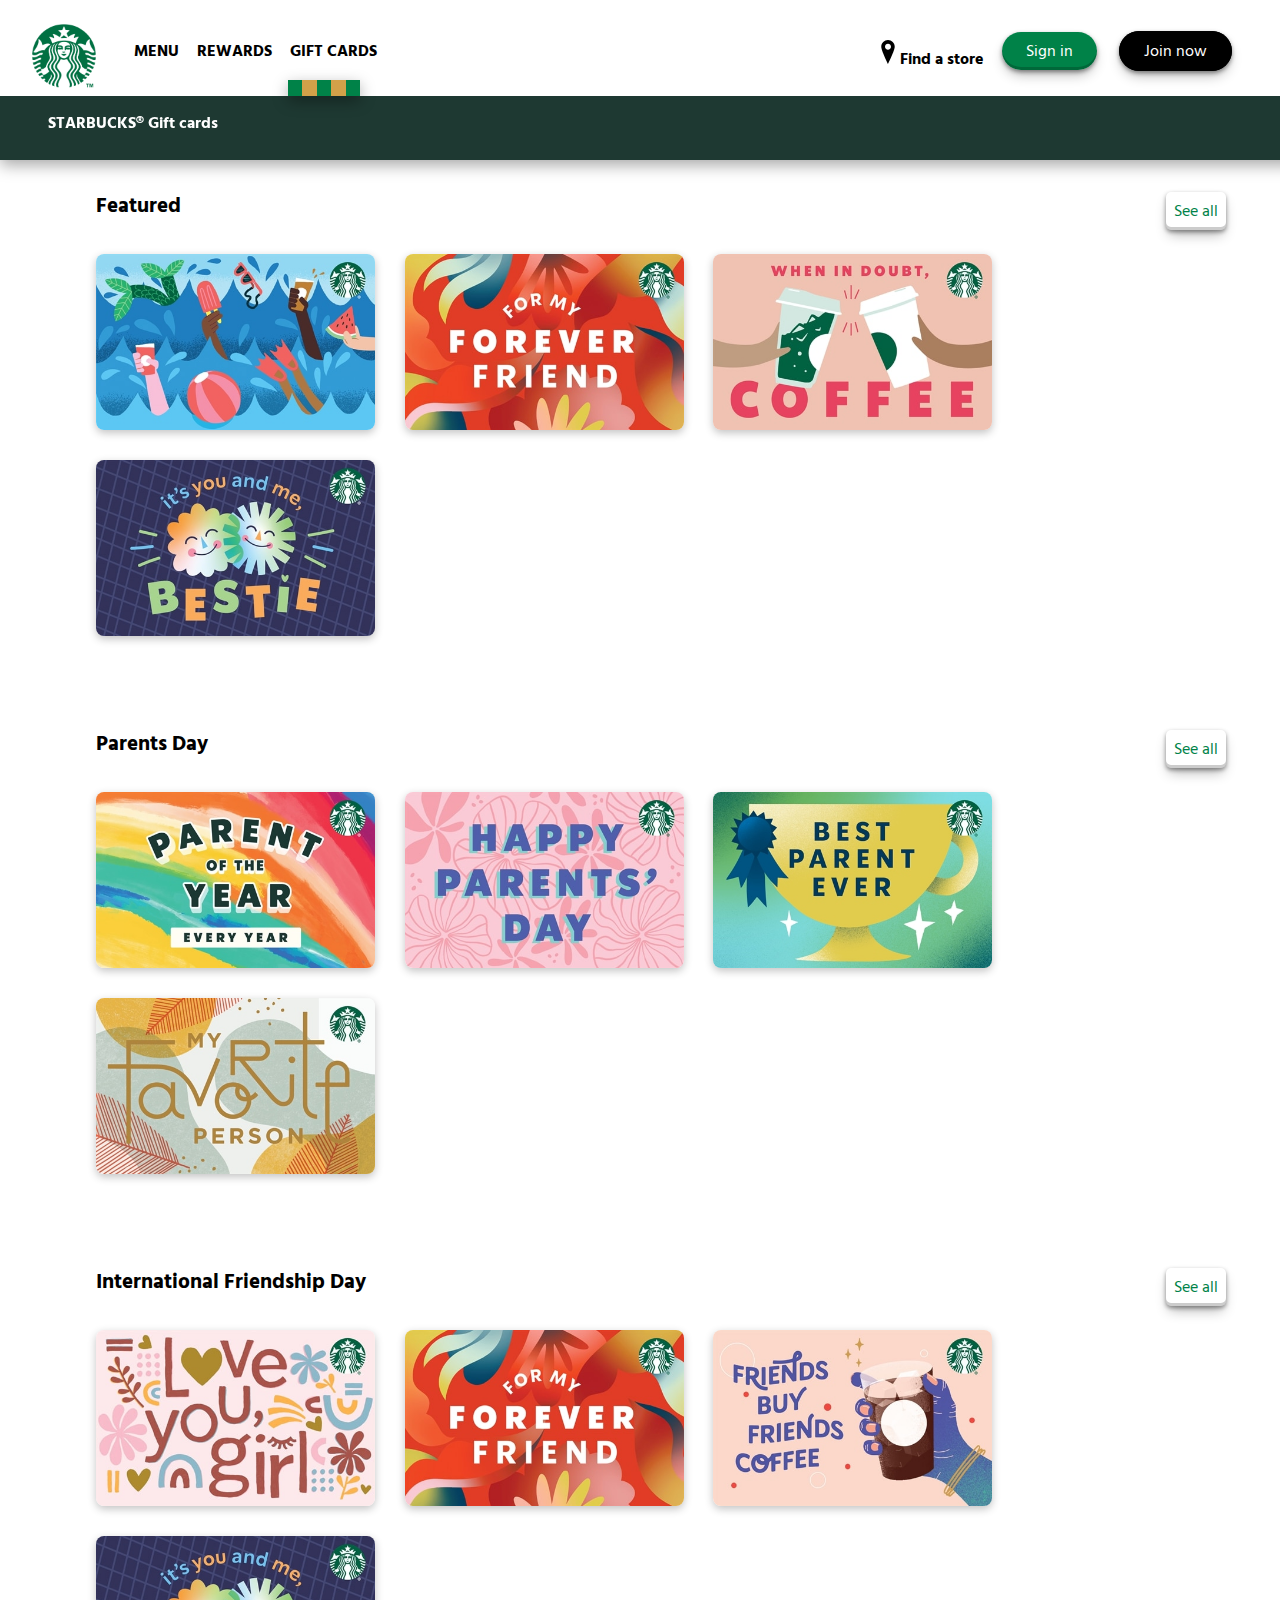
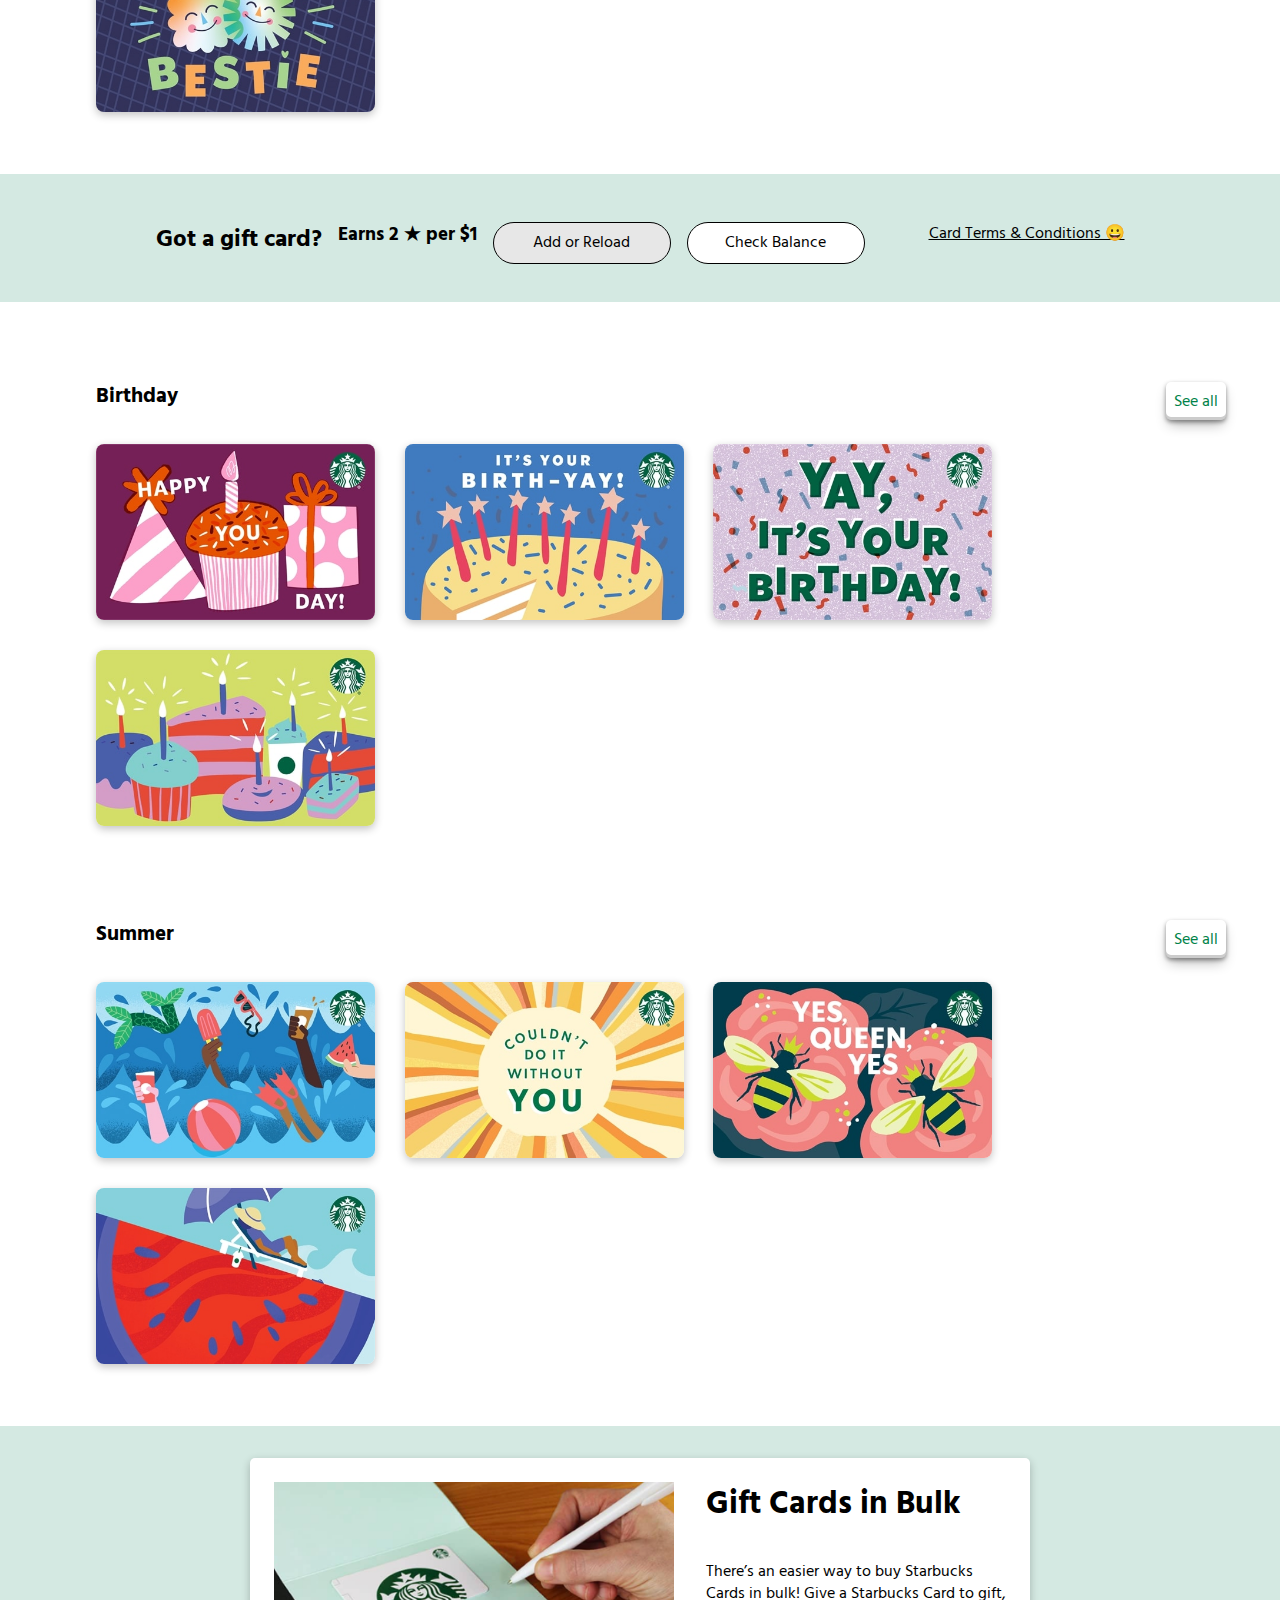
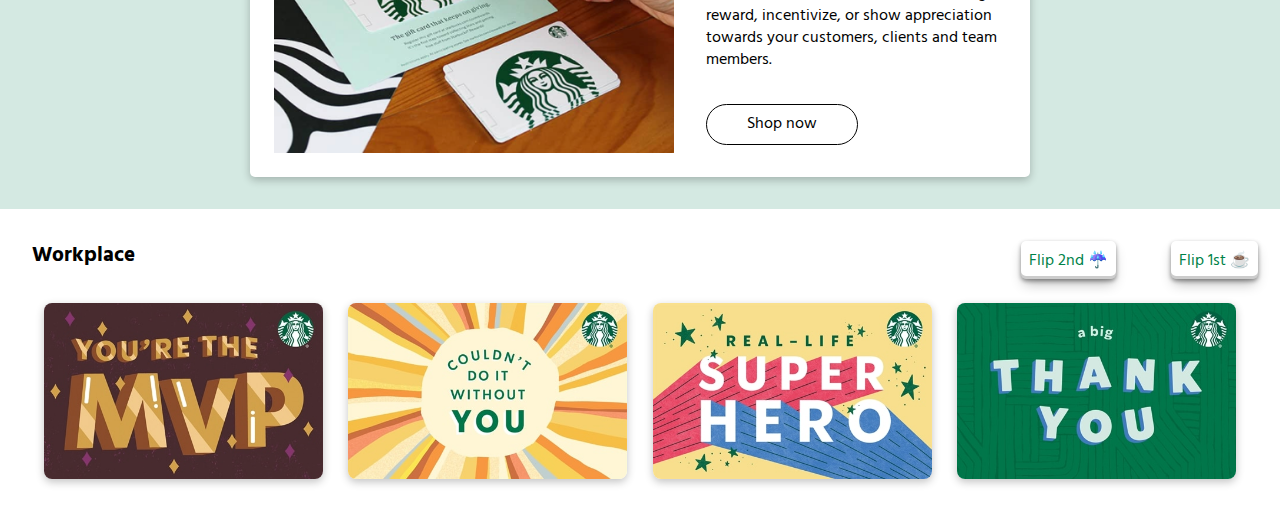
==== commit a5f9ecf7: "Add files via upload" ====
--- a/html/gift.html
+++ b/html/gift.html
@@ -160,8 +160,8 @@
 
 <div class="gcontainer2__item2--txtt">
     <h5 class="gcontainer2__item2--title parents-title">Workplace</h5>
-   <a href="#cards-vis--two" class="gcontainer2__item2--see">Flip close &#128577;</a>
-   <a href="#cards-vis--one" class="gcontainer2__item2--all">Flip open &#128578;</a>
+   <a href="#cards-vis--two" class="gcontainer2__item2--see">Flip 1st &#9749;</a>
+   <a href="#cards-vis--one" class="gcontainer2__item2--all">Flip 2nd &#9748;</a>
 
 </div>
 
--- a/style.css
+++ b/style.css
@@ -3,7 +3,7 @@
   margin: 0;
   padding: 0; }
 
-html, body {
+body {
   max-width: 100%;
   overflow-x: hidden; }
 
@@ -214,7 +214,8 @@
     right: 2rem;
     opacity: 0;
     display: none;
-    cursor: pointer; }
+    cursor: pointer;
+    z-index: 100000; }
     @media only screen and (max-width: 50.625em) {
       .navigation__hamburger {
         opacity: 1;
@@ -256,9 +257,6 @@
 .nav {
   display: block;
   list-style: none; }
-  @media only screen and (max-width: 360px) {
-    .nav {
-      margin-left: 3rem; } }
   .nav__right {
     float: right; }
     @media only screen and (max-width: 50.625em) {
@@ -276,7 +274,11 @@
       .nav__img {
         width: 3rem;
         height: 3rem; } }
-    @media only screen and (max-width: 360px) {
+    @media only screen and (max-width: 420px) {
+      .nav__img {
+        width: 2.5rem;
+        height: 2.5rem; } }
+    @media only screen and (max-width: 320px) {
       .nav__img {
         opacity: 0;
         display: none; } }
@@ -297,9 +299,9 @@
       @media only screen and (max-width: 800px) {
         .nav__list--gift::before {
           left: 17rem; } }
-      @media only screen and (max-width: 360px) {
+      @media only screen and (max-width: 420px) {
         .nav__list--gift::before {
-          left: 13rem; } }
+          left: 15rem; } }
     .nav__list--men2::before {
       content: " ";
       box-shadow: rgba(0, 0, 0, 0.35) 0px 5px 15px;
@@ -316,9 +318,9 @@
       @media only screen and (max-width: 375px) {
         .nav__list--men2::before {
           left: 11rem; } }
-      @media only screen and (max-width: 360px) {
+      @media only screen and (max-width: 420px) {
         .nav__list--men2::before {
-          left: 7.5rem; } }
+          left: 9.6rem; } }
     .nav__list--men::after {
       content: " ";
       width: 4rem;
@@ -332,15 +334,18 @@
       @media only screen and (max-width: 808px) {
         .nav__list--men::after {
           left: 7rem; } }
-      @media only screen and (max-width: 360px) {
+      @media only screen and (max-width: 420px) {
         .nav__list--men::after {
-          left: 3rem; } }
+          left: 5rem; } }
   .nav__link {
     text-decoration: none;
     margin-right: 0.7rem;
     font-weight: 700;
     color: black;
     transition: all .7s; }
+    @media only screen and (max-width: 420px) {
+      .nav__link {
+        font-size: 0.8rem; } }
     .nav__link:hover {
       color: var(--starbucks-green); }
     .nav__link--sign {
@@ -1022,6 +1027,16 @@
     font-size: 3rem; }
   .codes__sub {
     text-align: center; }
+    @media only screen and (max-width: 650px) {
+      .codes__sub {
+        width: 30rem;
+        display: grid;
+        margin: 0 auto; } }
+    @media only screen and (max-width: 500px) {
+      .codes__sub {
+        width: 20rem;
+        display: grid;
+        margin: 0 auto; } }
   .codes__content {
     display: grid;
     grid-template-rows: repeat(3, min-content);
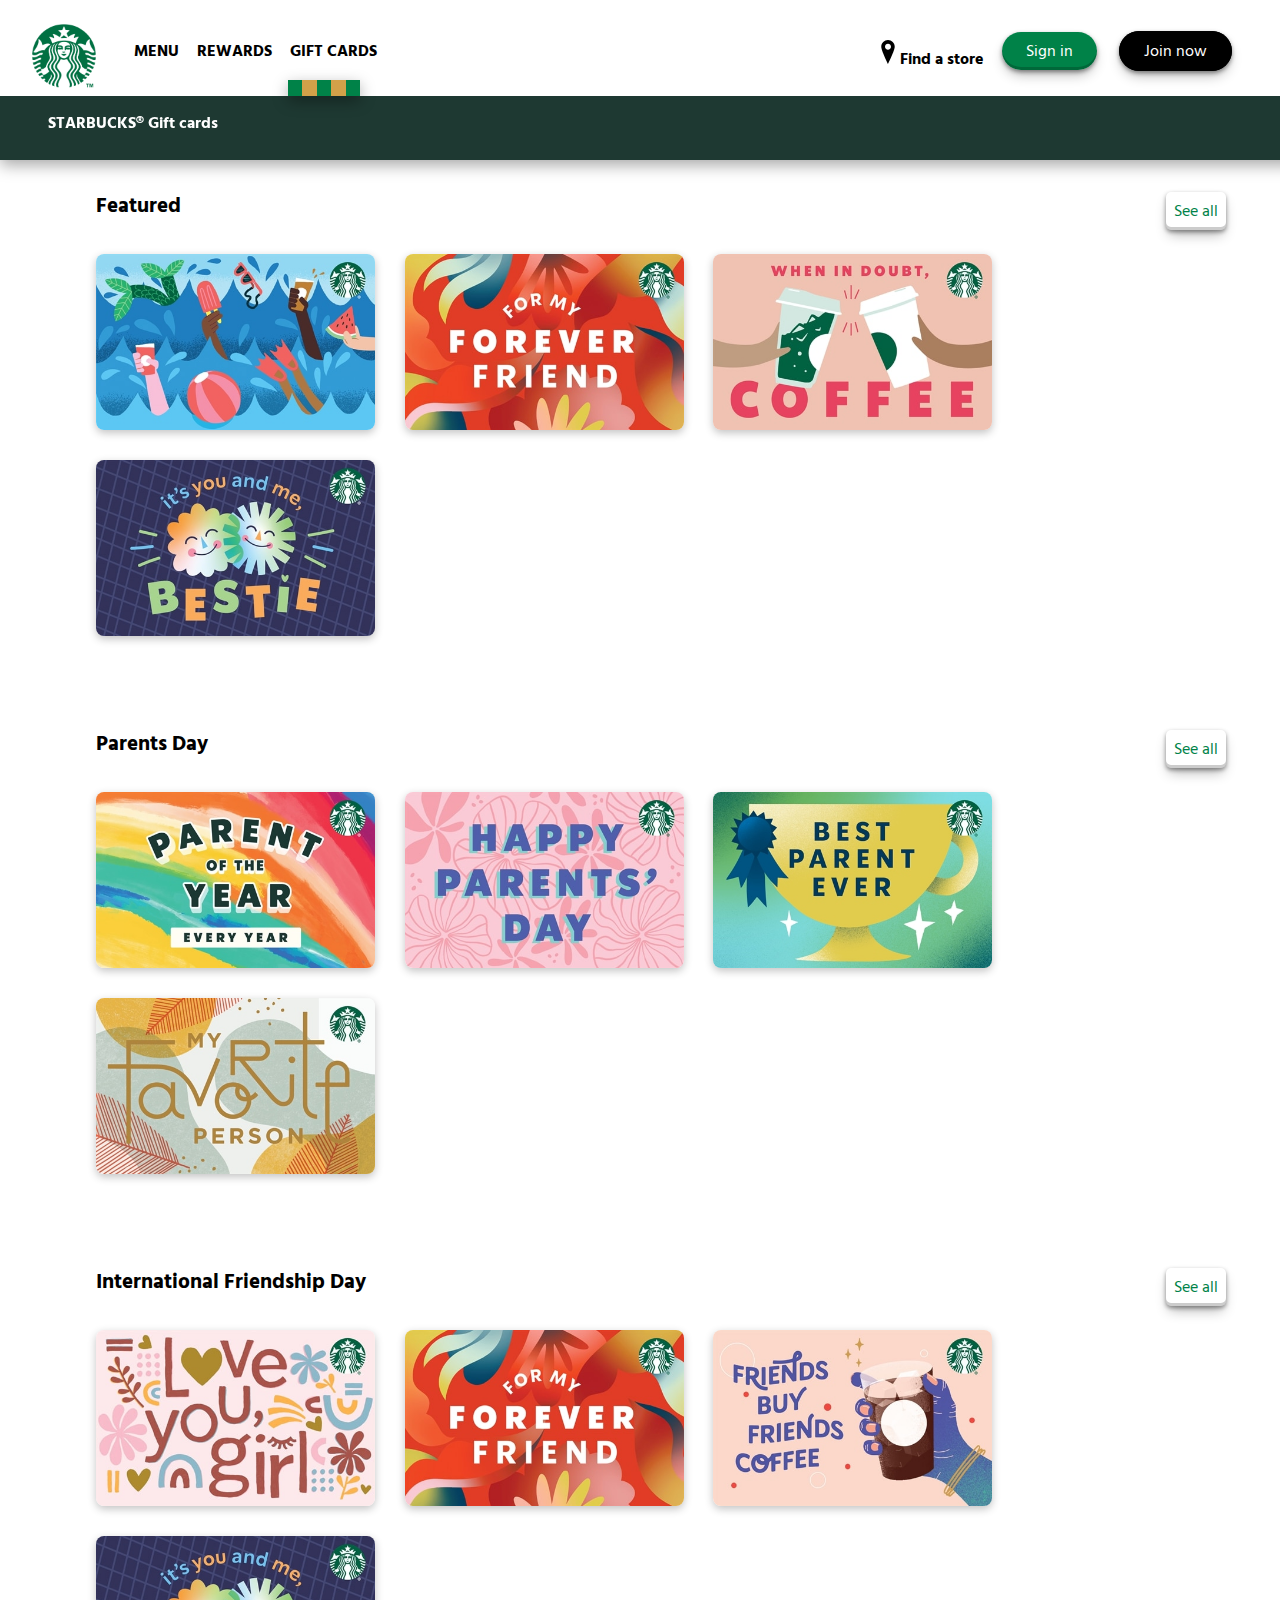
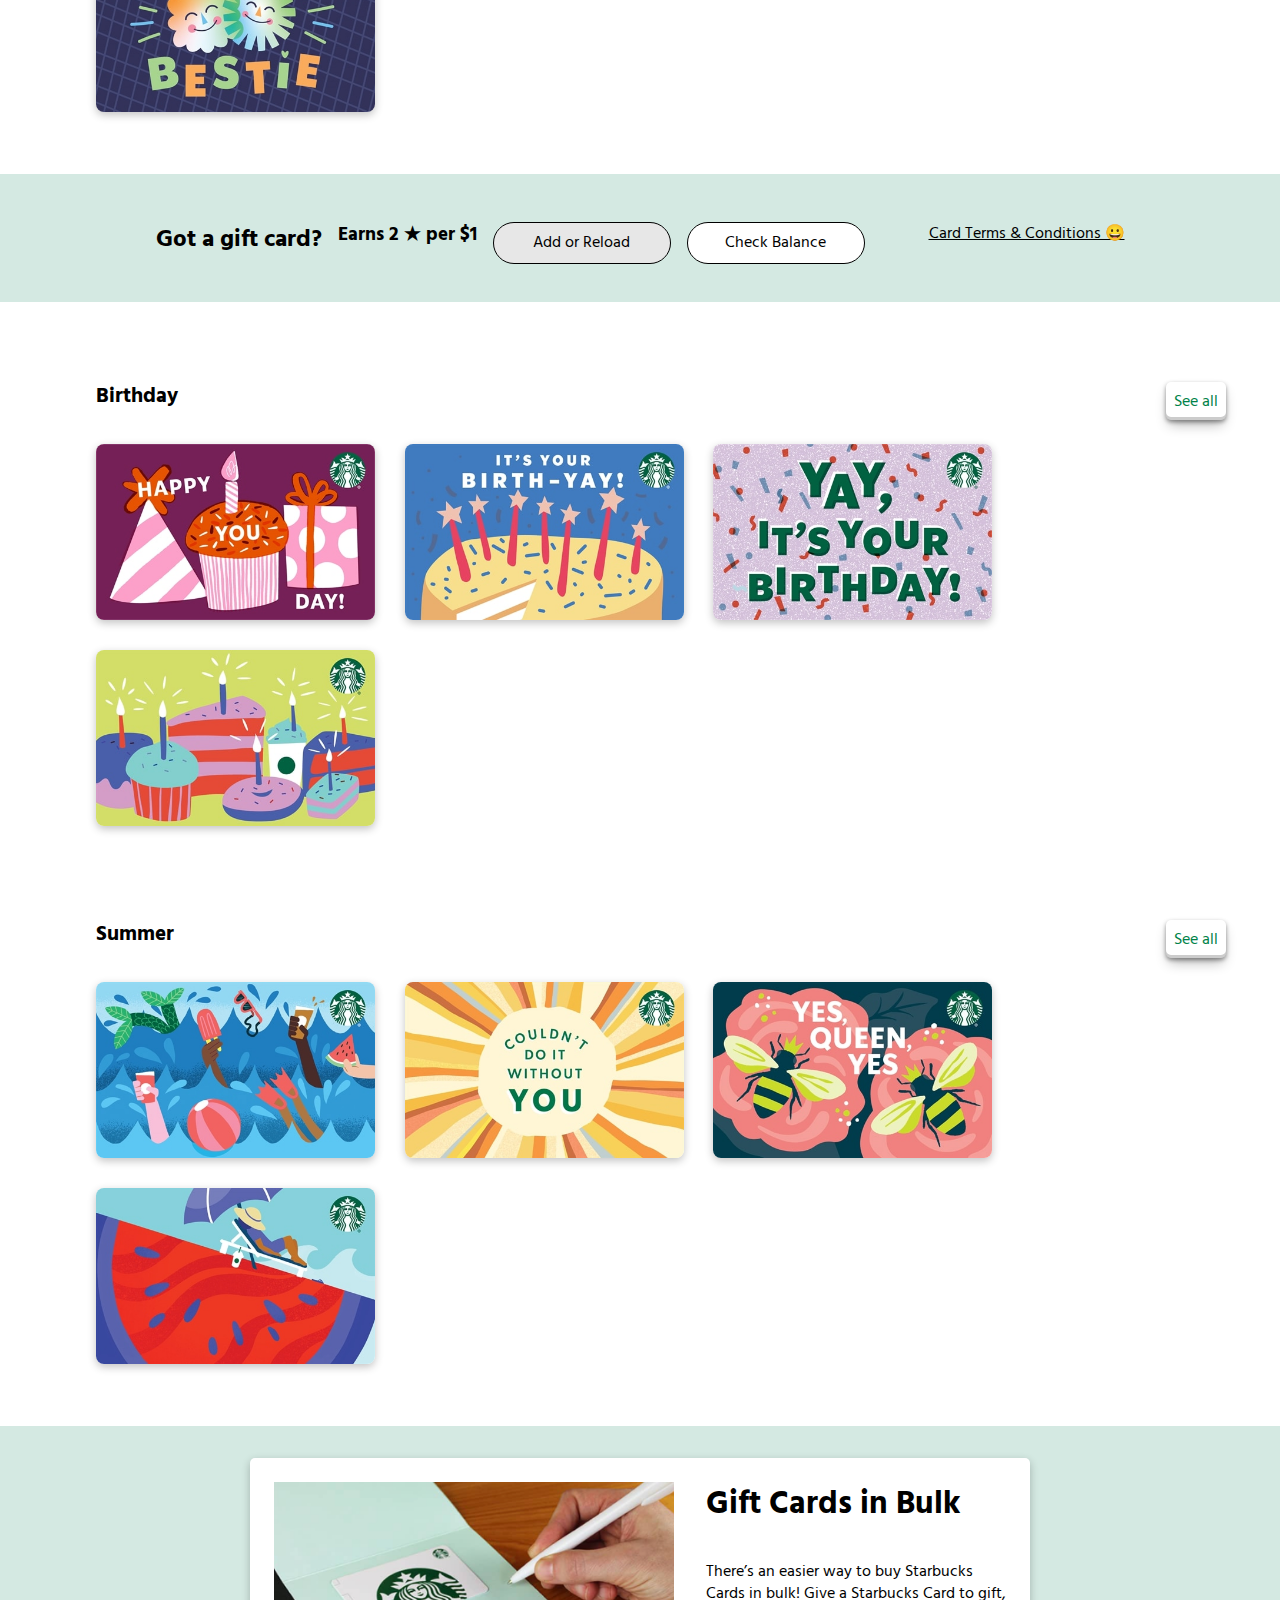
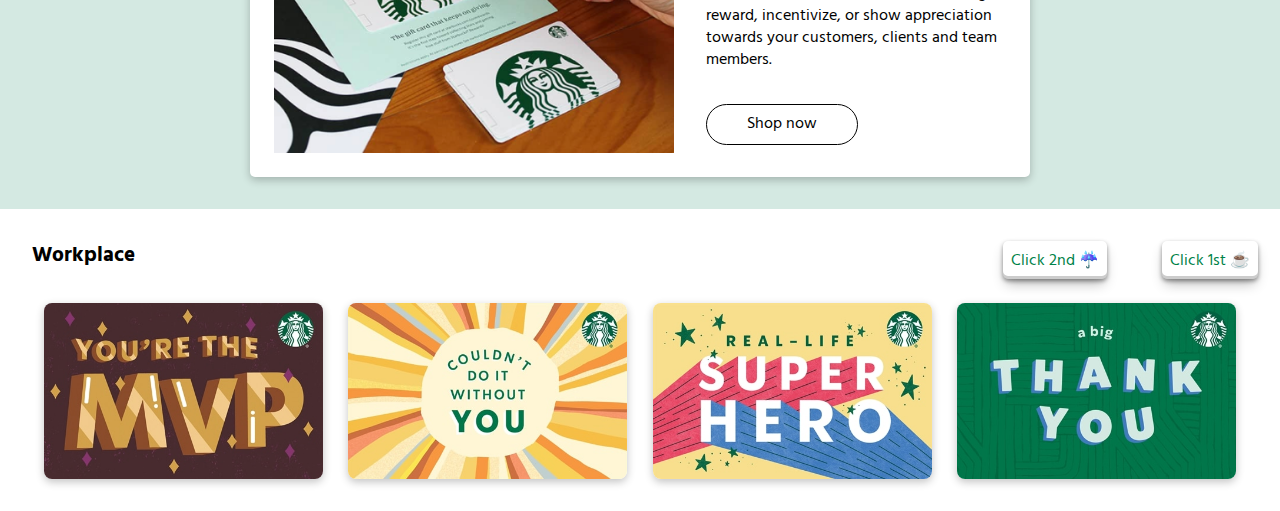
==== commit 753fbc95: "Update gift.html" ====
--- a/html/gift.html
+++ b/html/gift.html
@@ -160,8 +160,8 @@
 
 <div class="gcontainer2__item2--txtt">
     <h5 class="gcontainer2__item2--title parents-title">Workplace</h5>
-   <a href="#cards-vis--two" class="gcontainer2__item2--see">Flip 1st &#9749;</a>
-   <a href="#cards-vis--one" class="gcontainer2__item2--all">Flip 2nd &#9748;</a>
+   <a href="#cards-vis--two" class="gcontainer2__item2--see">Click 1st &#9749;</a>
+   <a href="#cards-vis--one" class="gcontainer2__item2--all">Click 2nd &#9748;</a>
 
 </div>
 
@@ -284,4 +284,4 @@
     </div>
 </div>
 </body>
-</html>+</html>
